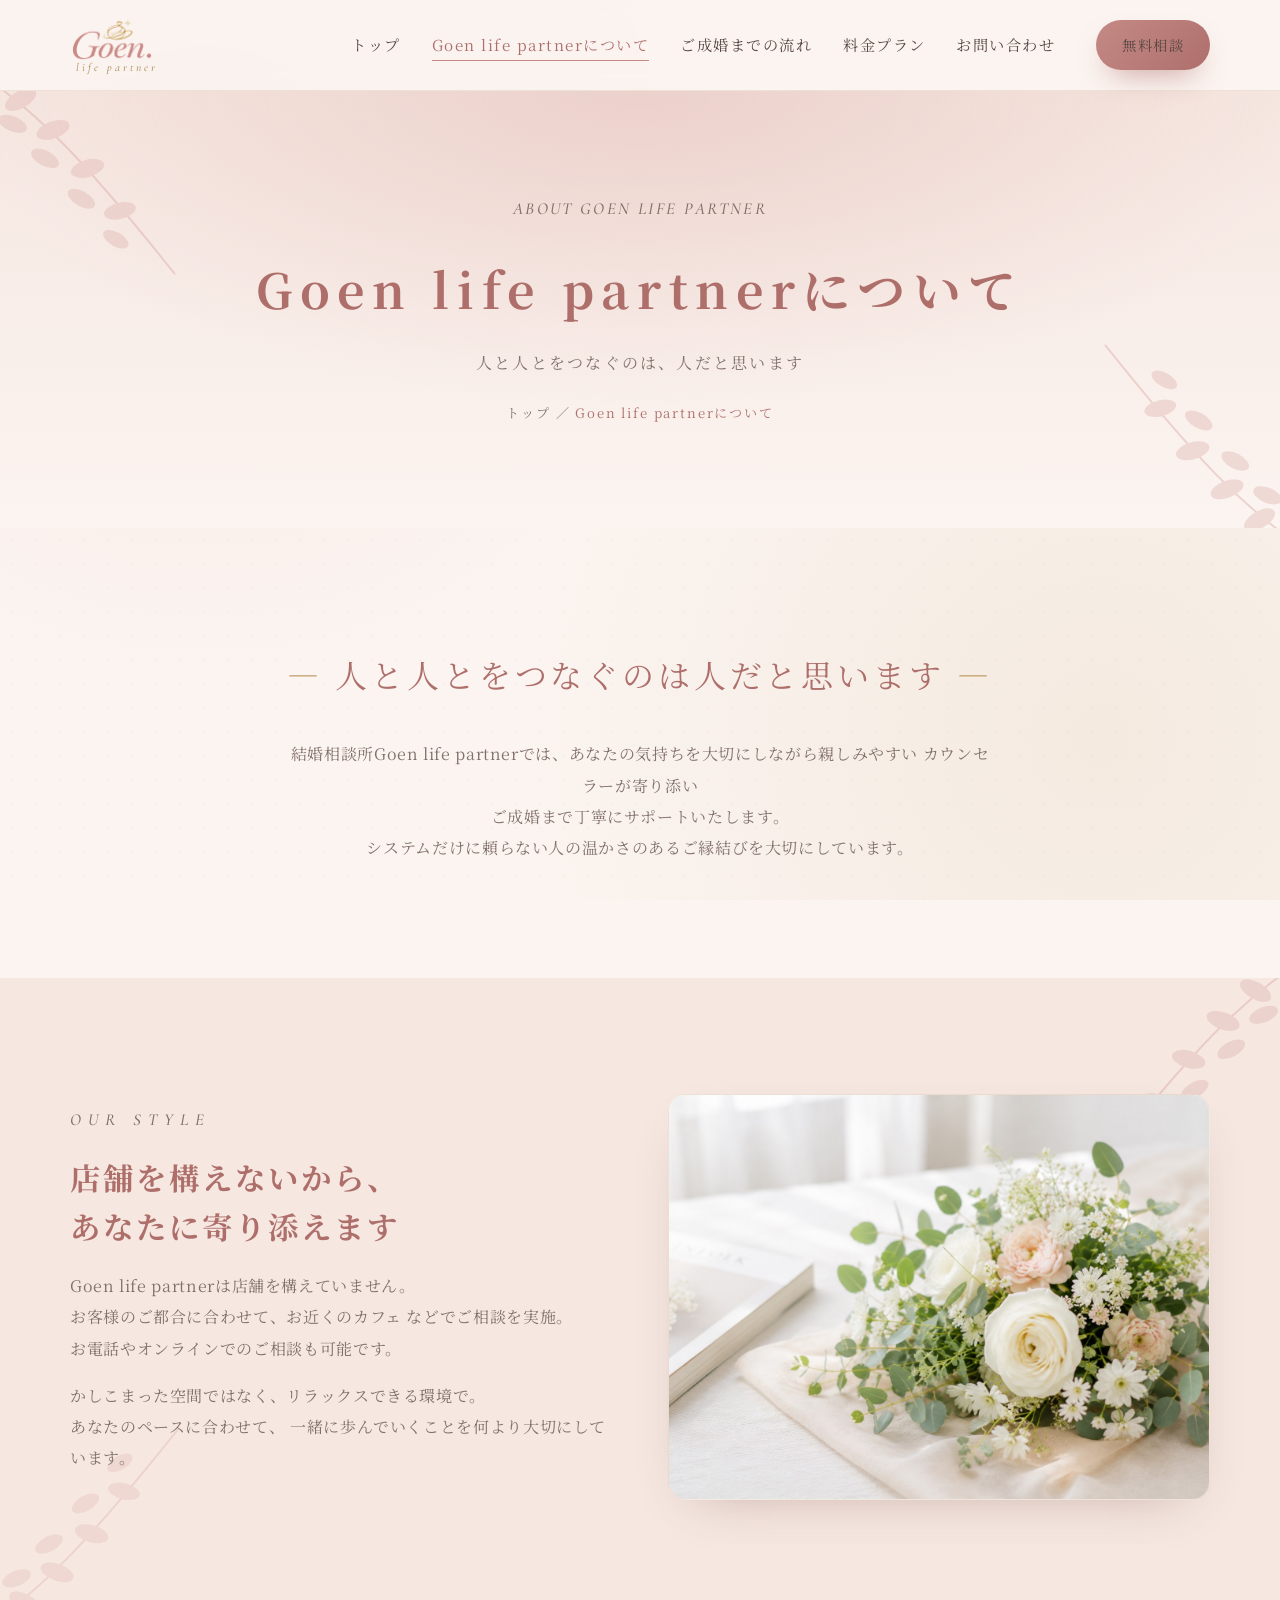
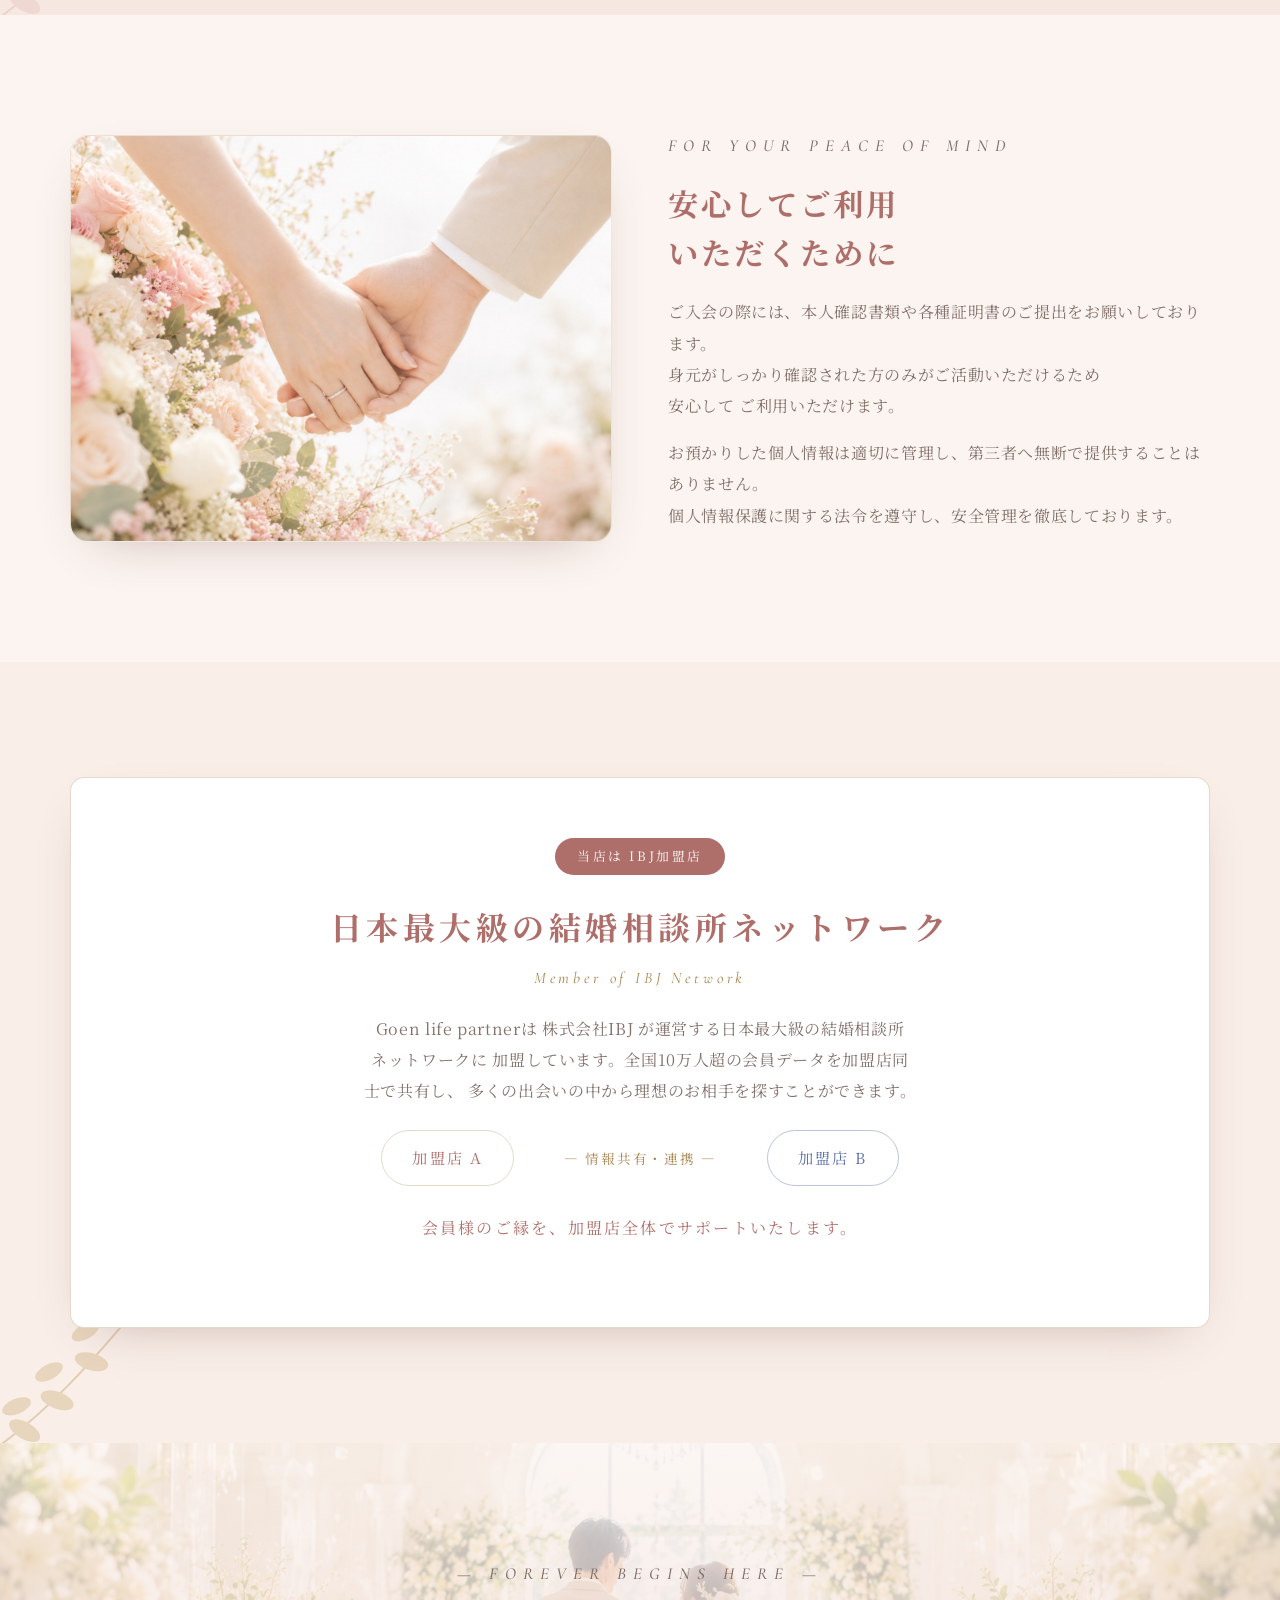
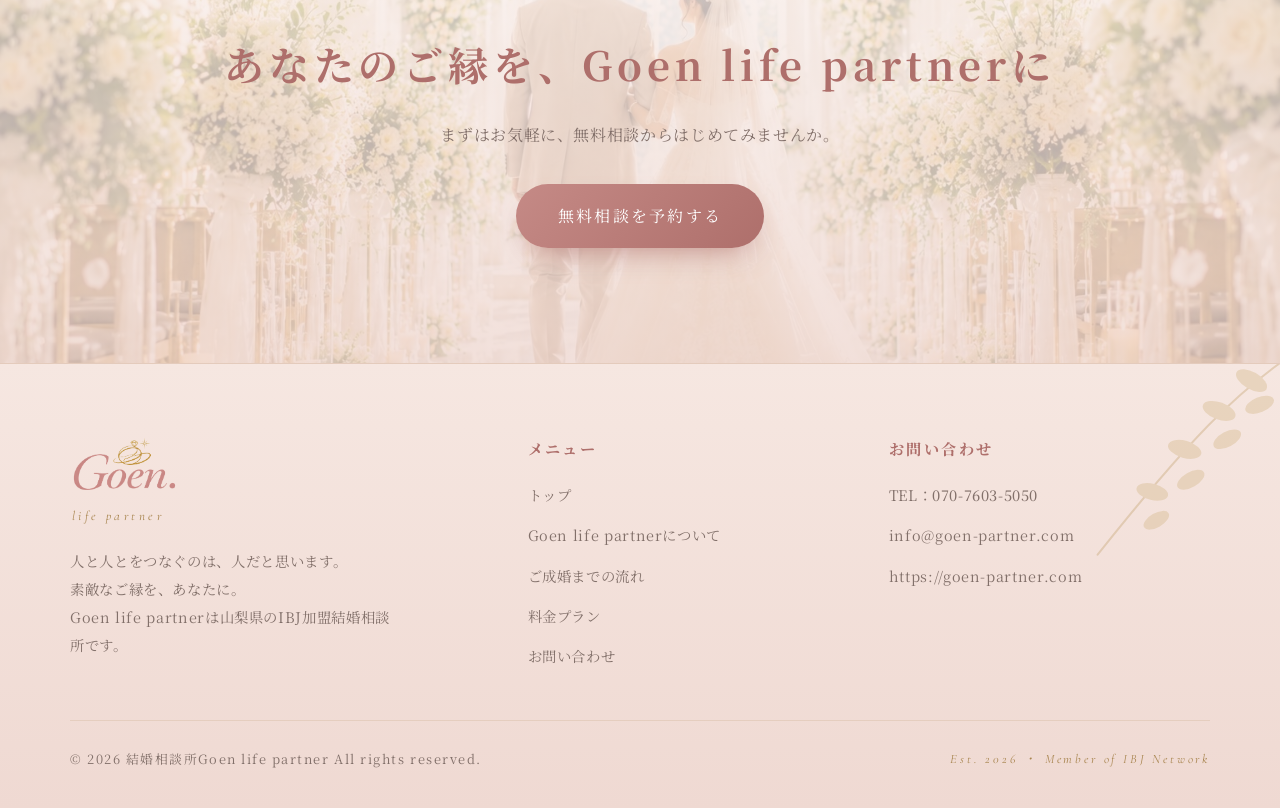
==== about.html @ c02b30f9 "contact/intro: fix mobile intro wrapping and show full https URL - Make the homepage intro line brea" ====
<!DOCTYPE html>
<html lang="ja">
<head>
<meta charset="UTF-8">
<meta name="viewport" content="width=device-width, initial-scale=1">
<title>Goen life partnerについて ｜ 結婚相談所Goen life partner</title>
<meta name="description" content="結婚相談所Goen life partnerの想いと、IBJ加盟店としての安心のネットワーク、個人情報保護への取り組みについてご紹介します。">
<link rel="preconnect" href="https://fonts.googleapis.com">
<link rel="preconnect" href="https://fonts.gstatic.com" crossorigin>
<link href="https://fonts.googleapis.com/css2?family=Cormorant+Garamond:ital,wght@0,500;0,600;1,500;1,600&family=Noto+Serif+JP:wght@400;500;600;700&display=swap" rel="stylesheet">
<link rel="stylesheet" href="assets/css/style.css?v=20260619c">
</head>
<body>

<header class="header">
  <nav class="nav container" aria-label="メインナビゲーション">
    <a href="index.html" class="brand" aria-label="結婚相談所Goen life partner ホーム">
      <img class="brand__logo" src="assets/images/logo.png?v=2" alt="結婚相談所Goen life partner" onerror="this.classList.add('is-missing')">
      <span class="brand__sub">life&nbsp;partner</span>
      <span class="brand__lockup">
        <svg class="brand__mark" viewBox="0 0 48 48" fill="none" aria-hidden="true">
          <circle cx="19" cy="29" r="11" stroke="#C2A06B" stroke-width="2.2"/>
          <circle cx="30" cy="25" r="9" stroke="#C58A86" stroke-width="2.2"/>
          <path d="M30 14l2.2 3.6L36 16l-1.4 4 4 .6-3.4 2.4 2.2 3.6-3.9-1.2-.9 4-2.6-3.2-2.6 3.2-.9-4" stroke="#C2A06B" stroke-width="1.4" stroke-linejoin="round"/>
        </svg>
        <span>
          <span class="brand__name">Goen.</span>
          <span class="brand__tag">MARRIAGE AGENCY</span>
        </span>
      </span>
    </a>
    <button class="nav__toggle" aria-label="メニューを開く" aria-expanded="false" aria-controls="nav-links">
      <span></span><span></span><span></span>
    </button>
    <ul class="nav__links" id="nav-links">
      <li><a href="index.html">トップ</a></li>
      <li><a href="about.html" aria-current="page">Goen life partnerについて</a></li>
      <li><a href="flow.html">ご成婚までの流れ</a></li>
      <li><a href="price.html">料金プラン</a></li>
      <li><a href="contact.html">お問い合わせ</a></li>
      <li class="nav__cta"><a href="contact.html" class="btn btn--primary">無料相談</a></li>
    </ul>
  </nav>
</header>

<main>

<section class="page-hero">
  <div class="container reveal">
    <p class="eyebrow">About Goen life partner</p>
    <h1>Goen life partnerについて</h1>
    <p>人と人とをつなぐのは、人だと思います</p>
    <p class="crumbs"><a href="index.html">トップ</a> ／ <span>Goen life partnerについて</span></p>
  </div>
</section>

<section class="section">
  <div class="container reveal">
    <p class="quote">人と人とをつなぐのは人だと思います</p>
    <p style="max-width:720px;margin:34px auto 0;text-align:center;color:var(--ink-soft);text-wrap:initial;">結婚相談所Goen life partnerでは、あなたの気持ちを大切にしながら親しみやすい カウンセラーが寄り添い<br>ご成婚まで丁寧にサポートいたします。<br>システムだけに頼らない人の温かさのあるご縁結びを大切にしています。</p>
  </div>
</section>

<section class="section section--blush">
  <div class="container">
    <div class="about-grid reveal">
      <div class="about-text">
        <p class="eyebrow">Our Style</p>
        <h3>店舗を構えないから、<br class="opt">あなたに寄り添えます</h3>
        <p style="text-wrap:initial;">Goen life partnerは店舗を構えていません。<br>お客様のご都合に合わせて、お近くのカフェ などでご相談を実施。<br>お電話やオンラインでのご相談も可能です。</p>
        <p style="text-wrap:initial;">かしこまった空間ではなく、リラックスできる環境で。<br>あなたのペースに合わせて、 一緒に歩んでいくことを何より大切にしています。</p>
      </div>
      <div class="about-figure">
        <img src="assets/images/about-1.jpg" alt="カフェでの相談風景"
             onerror="this.style.display='none';this.parentNode.style.background='linear-gradient(150deg,#fff,#F0DAD4)'">
      </div>
    </div>
  </div>
</section>

<section class="section">
  <div class="container">
    <div class="about-grid about-grid--rev reveal">
      <div class="about-text">
        <p class="eyebrow">For Your Peace of Mind</p>
        <h3>安心してご利用<br class="opt">いただくために</h3>
        <p style="text-wrap:initial;">ご入会の際には、本人確認書類や各種証明書のご提出をお願いしております。<br>身元がしっかり確認された方のみがご活動いただけるため<br>安心して ご利用いただけます。</p>
        <p style="text-wrap:initial;">お預かりした個人情報は適切に管理し、第三者へ無断で提供することは ありません。<br>個人情報保護に関する法令を遵守し、安全管理を徹底しております。</p>
      </div>
      <div class="about-figure">
        <img src="assets/images/about-2.jpg" alt="安心のサポート体制"
             onerror="this.style.display='none';this.parentNode.style.background='linear-gradient(150deg,#fff,#F0DAD4)'">
      </div>
    </div>
  </div>
</section>

<section class="section section--cream2">
  <div class="container reveal">
    <div class="ibj">
      <span class="ibj__tag">当店は IBJ加盟店</span>
      <h3>日本最大級の結婚相談所ネットワーク</h3>
      <p class="ibj__en">Member of IBJ Network</p>
      <p>
        Goen life partnerは 株式会社IBJ が運営する日本最大級の結婚相談所ネットワークに
        加盟しています。全国10万人超の会員データを加盟店同士で共有し、
        多くの出会いの中から理想のお相手を探すことができます。
      </p>
      <div class="ibj__network">
        <span class="ibj__node">加盟店 A</span>
        <span class="ibj__link">— 情報共有・連携 —</span>
        <span class="ibj__node ibj__node--b">加盟店 B</span>
      </div>
      <p style="margin-top:26px;color:var(--rose-dark);letter-spacing:.14em;">
        会員様のご縁を、加盟店全体でサポートいたします。
      </p>
    </div>
  </div>
</section>

<section class="section cta-band has-photo">
  <img class="cta-band__bg" src="assets/images/forever.jpg" alt="" aria-hidden="true" onerror="this.remove();this.closest('.cta-band').classList.remove('has-photo')">
  <div class="container reveal">
    <p class="eyebrow">— Forever Begins Here —</p>
    <h2 style="margin-top:20px;">あなたのご縁を、Goen life partnerに</h2>
    <p>まずはお気軽に、無料相談からはじめてみませんか。</p>
    <a href="contact.html" class="btn btn--primary">無料相談を予約する</a>
  </div>
</section>

</main>

<footer class="footer">
  <div class="container">
    <div class="footer__top">
      <div class="footer__brand">
        <img class="brand__logo" src="assets/images/logo.png?v=2" alt="結婚相談所Goen life partner" onerror="this.classList.add('is-missing')">
        <span class="brand__sub">life&nbsp;partner</span>
        <span class="brand__lockup"><span class="brand__name">Goen.</span></span>
        <p>人と人とをつなぐのは、人だと思います。<br>素敵なご縁を、あなたに。<br>Goen life partnerは山梨県のIBJ加盟結婚相談所です。</p>
      </div>
      <div>
        <h4>メニュー</h4>
        <ul>
          <li><a href="index.html">トップ</a></li>
          <li><a href="about.html">Goen life partnerについて</a></li>
          <li><a href="flow.html">ご成婚までの流れ</a></li>
          <li><a href="price.html">料金プラン</a></li>
          <li><a href="contact.html">お問い合わせ</a></li>
        </ul>
      </div>
      <div>
        <h4>お問い合わせ</h4>
        <ul>
          <li>TEL：<span class="tel">070-7603-5050</span></li>
          <li><a href="mailto:info@goen-partner.com">info@goen-partner.com</a></li>
          <li><a href="https://goen-partner.com">https://goen-partner.com</a></li>
        </ul>
      </div>
    </div>
    <div class="footer__bottom">
      <span>&copy; <span data-year>2026</span> 結婚相談所Goen life partner All rights reserved.</span>
      <span class="footer__en">Est. 2026 ・ Member of IBJ Network</span>
    </div>
  </div>
</footer>

<script src="assets/js/main.js?v=20260619c"></script>
</body>
</html>
---- assets/css/style.css ----
/* =========================================================
   Goen. 結婚相談所  —  Stylesheet
   ========================================================= */

:root {
  /* Color palette (from brochure) */
  --cream:        #FBF4F0;
  --cream-2:      #F9EEE8;
  --blush:        #F6E7E1;
  --blush-deep:   #EFD9D2;
  --rose:         #C58A86;
  --rose-dark:    #AE6F6B;
  --rose-soft:    #DDAFAA;
  --gold:         #C2A06B;
  --gold-dark:    #A8854F;
  --ink:          #574742;
  --ink-soft:     #82706A;
  --line:         rgba(168, 133, 79, 0.30);
  --line-soft:    rgba(168, 133, 79, 0.16);
  --white:        #FFFFFF;

  /* Typography */
  --serif-jp: "Noto Serif JP", "Hiragino Mincho ProN", "Yu Mincho", serif;
  --serif-en: "Cormorant Garamond", "Times New Roman", serif;

  /* Layout */
  --maxw: 1140px;
  --radius: 14px;
  --shadow: 0 18px 50px -28px rgba(120, 80, 70, 0.45);
}

/* ---------- Reset ---------- */
*, *::before, *::after { box-sizing: border-box; margin: 0; padding: 0; }
html { scroll-behavior: smooth; -webkit-text-size-adjust: 100%; }
body {
  font-family: var(--serif-jp);
  color: var(--ink);
  background-color: var(--cream);
  background-image:
    radial-gradient(circle at 16% 18%, rgba(221,175,170,.16), transparent 40%),
    radial-gradient(circle at 86% 82%, rgba(194,160,107,.12), transparent 44%),
    radial-gradient(rgba(174,111,107,.045) 1px, transparent 1.4px);
  background-size: auto, auto, 24px 24px;
  background-attachment: fixed, fixed, fixed;
  line-height: 1.95;
  font-size: 16px;
  letter-spacing: 0.04em;
  overflow-x: hidden;
}
img { max-width: 100%; display: block; }
a { color: inherit; text-decoration: none; transition: color .25s ease, opacity .25s ease; }
ul { list-style: none; }
button { font-family: inherit; cursor: pointer; border: none; background: none; }

/* ---------- Helpers ---------- */
.container { width: min(var(--maxw), 90%); margin-inline: auto; }
.section { padding: clamp(64px, 9vw, 130px) 0; position: relative; }
.section--blush { background: var(--blush); }
.section--cream2 { background: var(--cream-2); }
.center { text-align: center; }
.reveal { opacity: 0; transform: translateY(28px); transition: opacity .9s ease, transform .9s ease; }
.reveal.is-visible { opacity: 1; transform: none; }

/* English eyebrow label */
.eyebrow {
  font-family: var(--serif-en);
  font-size: clamp(.85rem, 1.6vw, 1.05rem);
  letter-spacing: .42em;
  text-transform: uppercase;
  color: var(--gold-dark);
  font-style: italic;
  font-weight: 500;
}

/* Section heading block */
.heading { text-align: center; margin-bottom: clamp(40px, 6vw, 70px); }
.heading__title {
  font-size: clamp(1.7rem, 4.6vw, 2.7rem);
  font-weight: 600;
  color: var(--rose-dark);
  letter-spacing: .14em;
  margin: 18px 0 14px;
}
.heading__title .deco { color: var(--gold); font-weight: 400; }
.heading__sub {
  color: var(--ink-soft);
  font-size: clamp(.92rem, 1.9vw, 1.05rem);
  letter-spacing: .16em;
}
.heading__rule {
  width: 64px; height: 1px; margin: 26px auto 0;
  background: linear-gradient(90deg, transparent, var(--gold), transparent);
  position: relative;
}
.heading__rule::after {
  content: "❖"; position: absolute; top: 50%; left: 50%;
  transform: translate(-50%, -50%); color: var(--gold);
  font-size: .7rem; background: var(--cream); padding: 0 8px;
}
.section--blush .heading__rule::after { background: var(--blush); }
.section--cream2 .heading__rule::after { background: var(--cream-2); }

/* Buttons */
.btn {
  display: inline-flex; align-items: center; gap: .6em;
  font-family: var(--serif-jp); font-size: 1rem; letter-spacing: .14em;
  padding: 16px 42px; border-radius: 999px;
  transition: transform .3s ease, box-shadow .3s ease, background .3s ease;
}
.btn--primary {
  background: linear-gradient(135deg, var(--rose), var(--rose-dark));
  color: var(--white);
  box-shadow: 0 14px 30px -14px rgba(174, 111, 107, .8);
}
.btn--primary:hover { transform: translateY(-3px); box-shadow: 0 20px 38px -14px rgba(174, 111, 107, .9); }
.btn--ghost {
  border: 1px solid var(--gold); color: var(--gold-dark); background: transparent;
}
.btn--ghost:hover { background: var(--gold); color: var(--white); transform: translateY(-3px); }

/* ---------- Header / Nav ---------- */
.header {
  position: sticky; top: 0; z-index: 100;
  background: rgba(251, 244, 240, 0.86);
  backdrop-filter: blur(10px);
  border-bottom: 1px solid var(--line-soft);
}
.nav {
  display: flex; align-items: center; justify-content: space-between;
  padding: 16px 0; min-height: 72px;
}
.brand { display: flex; align-items: center; gap: 4px 12px; flex-wrap: wrap; }
.brand__logo { height: 46px; width: auto; display: block; }
.brand__sub {
  flex-basis: 100%;
  font-family: var(--serif-en); font-style: italic;
  font-size: .72rem; letter-spacing: .26em; color: var(--gold-dark);
  margin-top: -4px; padding-left: 6px; line-height: 1;
}
.brand__lockup { display: none; }
.brand__logo.is-missing { display: none; }
.brand__logo.is-missing ~ .brand__sub { display: none; }
.brand__logo.is-missing ~ .brand__lockup { display: flex; align-items: center; gap: 12px; }
.footer__brand .brand__logo { height: 60px; margin-bottom: 4px; }
.footer__brand .brand__sub { font-size: .82rem; margin: 0 0 4px; padding-left: 2px; }
.logo-stamp { text-align: center; }
.logo-stamp img { height: clamp(90px, 13vw, 140px); width: auto; margin: 0 auto; display: block; }
.logo-stamp__org {
  display: block; font-family: var(--serif-jp);
  font-size: clamp(.78rem, 1.8vw, .95rem); letter-spacing: .42em;
  color: var(--gold-dark); margin-bottom: 14px; padding-left: .42em;
}
.logo-stamp__sub {
  display: block; font-family: var(--serif-en); font-style: italic;
  font-size: clamp(1.05rem, 2.6vw, 1.4rem); letter-spacing: .28em;
  color: var(--rose-dark); margin-top: 10px;
}
.logo-stamp img.is-missing ~ .logo-stamp__sub,
.logo-stamp img.is-missing ~ .logo-stamp__org { display: none; }
.logo-stamp .brand__lockup { justify-content: center; }
.logo-stamp .brand__name { font-size: clamp(2.4rem, 6vw, 3.4rem); }
/* keep nav items on one line; logo + sublabel adds height */
.nav__links a { white-space: nowrap; }
.brand__mark { width: 38px; height: 38px; flex: none; }
.brand__name {
  font-family: var(--serif-en);
  font-size: 1.7rem; font-weight: 700; color: var(--rose-dark);
  letter-spacing: .02em; line-height: 1;
}
.brand__tag {
  display: block; font-family: var(--serif-jp);
  font-size: .58rem; letter-spacing: .42em; color: var(--gold-dark);
  margin-top: 3px;
}
.nav__links { display: flex; align-items: center; gap: clamp(18px, 2.4vw, 36px); }
.nav__links a {
  font-size: .95rem; letter-spacing: .1em; color: var(--ink); position: relative; padding: 6px 0;
}
.nav__links a::after {
  content: ""; position: absolute; left: 0; bottom: 0; width: 0; height: 1px;
  background: var(--rose); transition: width .3s ease;
}
.nav__links a:hover, .nav__links a[aria-current="page"] { color: var(--rose-dark); }
.nav__links a:hover::after, .nav__links a[aria-current="page"]::after { width: 100%; }
.nav__cta { margin-left: 10px; }
.nav__cta .btn { padding: 11px 26px; font-size: .9rem; }
.nav__toggle { display: none; width: 40px; height: 40px; flex-direction: column; gap: 6px; justify-content: center; align-items: center; }
.nav__toggle span { width: 24px; height: 2px; background: var(--rose-dark); transition: .3s ease; }
.nav__toggle.is-open span:nth-child(1) { transform: translateY(8px) rotate(45deg); }
.nav__toggle.is-open span:nth-child(2) { opacity: 0; }
.nav__toggle.is-open span:nth-child(3) { transform: translateY(-8px) rotate(-45deg); }

/* ---------- Hero ---------- */
.hero {
  position: relative; overflow: hidden;
  background:
    radial-gradient(120% 90% at 80% 0%, rgba(221,175,170,.45), transparent 55%),
    radial-gradient(110% 90% at 10% 100%, rgba(194,160,107,.22), transparent 55%),
    linear-gradient(180deg, var(--blush) 0%, var(--cream) 100%);
}
.hero__inner {
  display: grid; grid-template-columns: 1.05fr .95fr; gap: 50px; align-items: center;
  padding: clamp(60px, 9vw, 120px) 0;
}
.hero__eyebrow { margin-bottom: 22px; }
.hero__title {
  font-size: clamp(2rem, 5.4vw, 3.5rem); font-weight: 600; color: var(--rose-dark);
  line-height: 1.45; letter-spacing: .1em; margin-bottom: 28px;
}
.hero__title small { display: block; font-size: .42em; color: var(--gold-dark); letter-spacing: .3em; margin-top: 18px; font-weight: 500; }
.hero__lead { color: var(--ink-soft); font-size: 1.06rem; line-height: 2.1; margin-bottom: 22px; }
.hero__keywords {
  display: flex; flex-wrap: wrap; gap: 14px 26px; margin-bottom: 38px;
  font-size: .95rem; color: var(--rose-dark); letter-spacing: .14em;
}
.hero__keywords li { display: flex; align-items: center; gap: 8px; }
.hero__keywords li::before { content: "◆"; color: var(--gold); font-size: .7rem; }
.hero__actions { display: flex; flex-wrap: wrap; gap: 16px; }
.hero__visual { position: relative; }
.hero__card {
  border-radius: 200px 200px 18px 18px;
  overflow: hidden; box-shadow: var(--shadow);
  border: 1px solid var(--line-soft);
  background: linear-gradient(160deg, #fff, var(--blush));
  aspect-ratio: 3/4;
}
.hero__card img { width: 100%; height: 100%; object-fit: cover; }
.hero__badge {
  position: absolute; bottom: -22px; left: -22px;
  width: 124px; height: 124px; border-radius: 50%;
  background: var(--cream); border: 1px solid var(--line);
  display: grid; place-content: center; text-align: center;
  font-family: var(--serif-en); color: var(--gold-dark);
  box-shadow: var(--shadow); line-height: 1.4;
}
.hero__badge b { display: block; font-size: 1.5rem; color: var(--rose-dark); font-weight: 700; }
.hero__badge span { font-size: .62rem; letter-spacing: .26em; }

/* ---------- Decorative botanical ---------- */
.botanical {
  position: absolute; width: 130px; opacity: .5; pointer-events: none; color: var(--rose-soft);
}
.botanical--tl { top: 22px; left: 18px; transform: scaleX(-1); }
.botanical--br { bottom: 22px; right: 18px; }

/* ---------- Promise cards ---------- */
.promise-grid {
  display: grid; grid-template-columns: repeat(3, 1fr); gap: 26px;
}
.promise {
  background: var(--white); border: 1px solid var(--line-soft);
  border-radius: var(--radius); padding: 44px 30px; text-align: center;
  box-shadow: 0 16px 40px -30px rgba(120,80,70,.5);
  transition: transform .35s ease, box-shadow .35s ease;
}
.promise:hover { transform: translateY(-8px); box-shadow: var(--shadow); }
.promise__icon {
  width: 60px; height: 60px; margin: 0 auto 20px; color: var(--rose);
  border: 1px solid var(--line); border-radius: 50%; display: grid; place-content: center;
}
.promise__icon svg { width: 30px; height: 30px; }
.promise h3 { font-size: 1.2rem; color: var(--rose-dark); letter-spacing: .1em; margin-bottom: 12px; }
.promise p { font-size: .95rem; color: var(--ink-soft); }

/* ---------- Flow / Steps ---------- */
.steps { display: grid; gap: 26px; }
.step {
  display: grid; grid-template-columns: 90px 1fr; gap: 28px; align-items: start;
  background: var(--white); border: 1px solid var(--line-soft);
  border-radius: var(--radius); padding: 36px 38px;
  box-shadow: 0 16px 40px -32px rgba(120,80,70,.5);
  position: relative;
}
.step__num {
  width: 78px; height: 78px; border-radius: 50%;
  display: grid; place-content: center; text-align: center; color: var(--white);
  background: linear-gradient(140deg, var(--rose-soft), var(--rose-dark));
  font-family: var(--serif-en); line-height: 1;
}
.step:nth-child(6) .step__num { background: linear-gradient(140deg, var(--gold), var(--gold-dark)); }
.step__num span { display: block; font-size: .56rem; letter-spacing: .24em; opacity: .9; }
.step__num b { font-size: 1.7rem; font-weight: 700; }
.step__body h3 {
  font-size: 1.32rem; color: var(--rose-dark); letter-spacing: .1em; margin-bottom: 6px;
}
.step__body .step__label { font-size: .9rem; color: var(--gold-dark); letter-spacing: .14em; margin-bottom: 12px; }
.step__body p { font-size: .98rem; color: var(--ink-soft); }
.step__phase {
  grid-column: 1 / -1; text-align: center; margin: 18px 0 4px;
  font-family: var(--serif-en); color: var(--gold-dark); font-style: italic;
  letter-spacing: .3em; font-size: 1rem;
}

/* ---------- Pricing ---------- */
.price-wrap { display: grid; grid-template-columns: 1.15fr .85fr; gap: 40px; align-items: start; }
.price-card {
  background: var(--white); border: 1px solid var(--line-soft);
  border-radius: var(--radius); padding: clamp(34px, 5vw, 56px);
  box-shadow: var(--shadow);
}
.price-card h3 {
  font-family: var(--serif-en); font-size: 1.4rem; color: var(--gold-dark);
  letter-spacing: .26em; text-align: center; margin-bottom: 6px; font-style: italic;
}
.price-card .price-card__jp { text-align: center; color: var(--rose-dark); font-size: 1.5rem; letter-spacing: .16em; margin-bottom: 34px; }
.price-list li {
  display: flex; align-items: baseline; justify-content: space-between; gap: 16px;
  padding: 22px 4px; border-bottom: 1px dashed var(--line);
}
.price-list li:last-child { border-bottom: none; }
.price-list .label { display: flex; align-items: center; gap: 12px; font-size: 1.05rem; letter-spacing: .08em; }
.price-list .label::before { content: "◆"; color: var(--gold); font-size: .7rem; }
.price-list .amount { font-family: var(--serif-en); font-size: 1.55rem; color: var(--rose-dark); white-space: nowrap; }
.price-list .amount small { font-family: var(--serif-jp); font-size: .85rem; color: var(--ink-soft); margin-left: 4px; }
.price-note {
  margin-top: 30px; text-align: center; font-size: .92rem; color: var(--ink-soft);
  background: var(--blush); border-radius: 12px; padding: 22px;
}
.price-aside { display: grid; gap: 22px; }
.aside-box {
  background: var(--white); border: 1px solid var(--line-soft);
  border-radius: var(--radius); padding: 32px;
}
.aside-box h4 { color: var(--rose-dark); letter-spacing: .12em; margin-bottom: 14px; display: flex; gap: 10px; align-items: center; }
.aside-box h4 svg { width: 22px; height: 22px; color: var(--rose); }
.aside-box p, .aside-box li { font-size: .92rem; color: var(--ink-soft); }
.aside-box ul { display: grid; gap: 12px; }
.aside-box ul li { display: flex; gap: 12px; align-items: center; }
.aside-box ul svg { width: 18px; height: 18px; color: var(--gold); flex: none; }

/* ---------- About ---------- */
.about-grid { display: grid; grid-template-columns: 1fr 1fr; gap: 56px; align-items: center; }
.about-grid--rev { direction: rtl; }
.about-grid--rev > * { direction: ltr; }
.about-text h3 { font-size: clamp(1.4rem, 3vw, 1.9rem); color: var(--rose-dark); letter-spacing: .1em; margin-bottom: 20px; line-height: 1.6; }
.about-text p { color: var(--ink-soft); margin-bottom: 16px; }
.about-figure {
  border-radius: 18px; overflow: hidden; box-shadow: var(--shadow);
  border: 1px solid var(--line-soft); aspect-ratio: 4/3;
  background: linear-gradient(150deg, #fff, var(--blush));
}
.about-figure img { width: 100%; height: 100%; object-fit: cover; }
.quote {
  text-align: center; max-width: 760px; margin-inline: auto;
  font-size: clamp(1.3rem, 3.4vw, 2rem); color: var(--rose-dark);
  letter-spacing: .12em; line-height: 1.9;
}
.quote::before, .quote::after { content: "—"; color: var(--gold); margin: 0 .4em; }

/* IBJ block */
.ibj {
  background: var(--white); border: 1px solid var(--line); border-radius: var(--radius);
  padding: clamp(36px, 5vw, 60px); text-align: center; box-shadow: var(--shadow);
}
.ibj__tag {
  display: inline-block; background: var(--rose-dark); color: #fff;
  font-size: .8rem; letter-spacing: .2em; padding: 6px 22px; border-radius: 999px; margin-bottom: 20px;
}
.ibj h3 { font-size: clamp(1.4rem, 3.6vw, 2rem); color: var(--rose-dark); letter-spacing: .14em; margin-bottom: 6px; }
.ibj .ibj__en { font-family: var(--serif-en); font-style: italic; color: var(--gold-dark); letter-spacing: .24em; margin-bottom: 18px; }
.ibj p { color: var(--ink-soft); max-width: 720px; margin: 0 auto 24px; }
.ibj__network {
  display: flex; align-items: center; justify-content: center; gap: clamp(14px, 4vw, 50px); flex-wrap: wrap;
  margin-top: 18px;
}
.ibj__node {
  border: 1px solid var(--line); border-radius: 999px; padding: 12px 30px;
  letter-spacing: .14em; color: var(--rose-dark); font-size: .95rem;
}
.ibj__node--b { color: #5b6ea8; border-color: rgba(91,110,168,.4); }
.ibj__link { font-size: .85rem; color: var(--gold-dark); letter-spacing: .14em; }

/* ---------- CTA band ---------- */
.cta-band {
  text-align: center;
  background:
    radial-gradient(100% 120% at 50% 0%, rgba(221,175,170,.5), transparent 60%),
    linear-gradient(180deg, var(--blush-deep), var(--blush));
}
.cta-band h2 { font-size: clamp(1.6rem, 4.4vw, 2.5rem); color: var(--rose-dark); letter-spacing: .12em; margin-bottom: 16px; }
.cta-band p { color: var(--ink-soft); margin-bottom: 34px; }

/* ---------- Contact ---------- */
.contact-grid { display: grid; grid-template-columns: .9fr 1.1fr; gap: 50px; align-items: start; }
.contact-info { display: grid; gap: 26px; }
.contact-info .info-card {
  background: var(--white); border: 1px solid var(--line-soft);
  border-radius: var(--radius); padding: 30px 32px; box-shadow: 0 16px 40px -32px rgba(120,80,70,.5);
}
.contact-info h3 { color: var(--rose-dark); letter-spacing: .12em; margin-bottom: 18px; font-size: 1.15rem; }
.contact-line { display: flex; align-items: center; gap: 14px; padding: 10px 0; }
.contact-line svg { width: 22px; height: 22px; color: var(--rose); flex: none; }
.contact-line span small { display: block; font-size: .72rem; color: var(--ink-soft); letter-spacing: .18em; }
.contact-line span b { font-family: var(--serif-en); font-size: 1.15rem; color: var(--ink); font-weight: 600; letter-spacing: .04em; }
.social-row { display: flex; gap: 14px; margin-top: 8px; }
.social-row a {
  flex: 1; text-align: center; border: 1px solid var(--line); border-radius: 10px;
  padding: 14px; font-size: .85rem; letter-spacing: .16em; color: var(--gold-dark);
}
.social-row a:hover { background: var(--blush); }
.qr-row {
  display: grid; grid-template-columns: 1fr 1fr; gap: 12px;
  max-width: 320px; margin: 18px auto 0;
}
.qr {
  background: var(--white); border: 1px solid var(--line-soft);
  border-radius: 10px; padding: 10px; text-align: center;
  box-shadow: 0 8px 22px -20px rgba(120,80,70,.5);
}
.qr img {
  width: 100%; height: auto; aspect-ratio: 1; object-fit: contain;
  border-radius: 4px; display: block; margin: 0 auto 6px;
  background: #fff;
}
.qr figcaption {
  font-size: .75rem; letter-spacing: .12em; color: var(--rose-dark);
  line-height: 1.4;
}
.qr-note {
  font-size: .76rem; color: var(--ink-soft); text-align: center;
  margin-top: 12px; letter-spacing: .04em;
}
@media (max-width: 380px) {
  .qr-row { max-width: 220px; }
}

/* Readable phone / contact-number style — 明朝体 */
.contact-line span b,
.tel {
  font-family: "Noto Serif JP", "Hiragino Mincho ProN", "Yu Mincho", "YuMincho", "MS Mincho", serif;
  font-style: normal; font-weight: 500;
  letter-spacing: .04em;
  font-variant-numeric: tabular-nums;
}
.contact-line span b { font-size: 1.18rem; color: var(--ink); }

.form {
  background: var(--white); border: 1px solid var(--line-soft);
  border-radius: var(--radius); padding: clamp(30px, 5vw, 50px); box-shadow: var(--shadow);
}
.form__row { display: grid; gap: 8px; margin-bottom: 22px; }
.form__row.is-2 { grid-template-columns: 1fr 1fr; gap: 22px; }
.form label { font-size: .92rem; letter-spacing: .1em; color: var(--ink); }
.form label .req { color: var(--rose-dark); font-size: .78rem; margin-left: 8px; }
.form input, .form select, .form textarea {
  font-family: var(--serif-jp); font-size: 1rem; color: var(--ink);
  background: var(--cream); border: 1px solid var(--line-soft);
  border-radius: 10px; padding: 14px 16px; width: 100%;
  transition: border-color .25s ease, box-shadow .25s ease;
}
.form input:focus, .form select:focus, .form textarea:focus {
  outline: none; border-color: var(--rose); box-shadow: 0 0 0 3px rgba(197,138,134,.18);
}
.form textarea { resize: vertical; min-height: 140px; }
.form .error-msg { color: #b5564f; font-size: .82rem; min-height: 1.1em; letter-spacing: .04em; }
.form__consent { display: flex; gap: 12px; align-items: flex-start; font-size: .88rem; color: var(--ink-soft); margin-bottom: 26px; }
.form__consent input { width: auto; margin-top: 6px; }
.form__submit { width: 100%; justify-content: center; }
.form__note { font-size: .82rem; color: var(--ink-soft); text-align: center; margin-top: 16px; }
.form-status {
  display: none; border-radius: 10px; padding: 16px 20px; margin-bottom: 22px;
  font-size: .92rem; letter-spacing: .04em;
}
.form-status.ok { display: block; background: #eef6ee; color: #3f7245; border: 1px solid #cfe3cf; }
.form-status.ng { display: block; background: #fbeeed; color: #b5564f; border: 1px solid #f0d4d1; }
.form-status--rich { display: flex; gap: 16px; align-items: flex-start; padding: 22px 24px; line-height: 1.85; }
.form-status__icon { flex: 0 0 28px; width: 28px; height: 28px; color: #5a8a63; margin-top: 4px; }
.form-status__icon svg { width: 100%; height: 100%; }
.form-status__body { flex: 1; min-width: 0; }
.form-status__body p {
  margin: 0 0 8px; font-size: .92rem;
  text-wrap: pretty; line-break: strict; word-break: normal; overflow-wrap: normal;
}
.form-status__body p:last-child { margin-bottom: 0; }
.form-status__title { font-size: 1.05rem !important; font-weight: 600; letter-spacing: .06em; margin-bottom: 10px !important; }
.form-status__sub { font-size: .82rem !important; color: #5e7a64; padding-top: 12px; border-top: 1px solid #d6e6d7; margin-top: 12px !important; line-height: 1.8; }
.form-status__sub a { color: inherit; text-decoration: underline; }
.form-status__nowrap { white-space: nowrap; }
@media (max-width: 480px) {
  .form-status--rich { flex-direction: column; gap: 10px; padding: 20px 18px; }
  .form-status__icon { margin-top: 0; }
  .form-status__title { font-size: 1rem !important; margin-bottom: 6px !important; }
  .form-status__body p { font-size: .9rem; }
  .form-status__sub { font-size: .78rem !important; }
}

/* ---------- CTA band with photo ---------- */
.cta-band.has-photo { position: relative; overflow: hidden; }
.cta-band .cta-band__bg {
  position: absolute; inset: 0; width: 100%; height: 100%;
  object-fit: cover; z-index: 0;
}
.cta-band.has-photo::before {
  content: ""; position: absolute; inset: 0; z-index: 1;
  background: linear-gradient(180deg, rgba(251,244,240,.74), rgba(239,217,210,.80));
}
.cta-band .container { position: relative; z-index: 2; }

/* ---------- Banner figure ---------- */
.banner-figure {
  max-width: 820px; margin: 0 auto clamp(40px, 6vw, 66px);
  border-radius: 18px; overflow: hidden; box-shadow: var(--shadow);
  border: 1px solid var(--line-soft); aspect-ratio: 16 / 7;
  background: linear-gradient(150deg, #fff, var(--blush));
}
.banner-figure img { width: 100%; height: 100%; object-fit: cover; }

/* ---------- Page hero (sub pages) ---------- */
.page-hero {
  text-align: center; padding: clamp(60px, 8vw, 110px) 0;
  background:
    radial-gradient(90% 120% at 50% 0%, rgba(221,175,170,.4), transparent 60%),
    linear-gradient(180deg, var(--blush), var(--cream));
  position: relative; overflow: hidden;
}
.page-hero h1 { font-size: clamp(1.9rem, 5vw, 3rem); color: var(--rose-dark); letter-spacing: .16em; margin: 16px 0 12px; }
.page-hero p { color: var(--ink-soft); letter-spacing: .14em; }
.crumbs { font-size: .82rem; color: var(--ink-soft); letter-spacing: .14em; margin-top: 22px; }
.crumbs a:hover { color: var(--rose-dark); }
.crumbs span { color: var(--rose-dark); }

/* ---------- Footer ---------- */
.footer {
  background: linear-gradient(180deg, var(--blush) 0%, var(--blush-deep) 100%);
  border-top: 1px solid var(--line-soft); padding: 70px 0 36px;
}
.footer__top { display: grid; grid-template-columns: 1.3fr 1fr 1fr; gap: 40px; margin-bottom: 50px; }
.footer__brand .brand__name { font-size: 1.9rem; }
.footer__brand p { color: var(--ink-soft); font-size: .9rem; margin-top: 18px; max-width: 320px; }
.footer h4 { color: var(--rose-dark); letter-spacing: .16em; font-size: .95rem; margin-bottom: 18px; }
.footer ul { display: grid; gap: 12px; }
.footer ul a, .footer ul li { font-size: .9rem; color: var(--ink-soft); }
.footer ul a:hover { color: var(--rose-dark); }
.footer__bottom {
  border-top: 1px solid var(--line-soft); padding-top: 26px;
  display: flex; justify-content: space-between; flex-wrap: wrap; gap: 12px;
  font-size: .8rem; color: var(--ink-soft); letter-spacing: .12em;
}
.footer__bottom .footer__en { font-family: var(--serif-en); font-style: italic; color: var(--gold-dark); letter-spacing: .22em; }

/* ---------- Responsive ---------- */
@media (max-width: 920px) {
  .hero__inner, .price-wrap, .about-grid, .contact-grid { grid-template-columns: 1fr; }
  .about-grid--rev { direction: ltr; }
  .hero__visual { order: -1; max-width: 420px; margin-inline: auto; }
  .promise-grid { grid-template-columns: 1fr; max-width: 460px; margin-inline: auto; }
  .footer__top { grid-template-columns: 1fr 1fr; }
}
@media (max-width: 900px) {
  .nav__toggle { display: flex; }
  .nav__links {
    position: fixed; inset: 72px 0 auto 0; flex-direction: column; gap: 0;
    background: var(--cream); border-bottom: 1px solid var(--line);
    padding: 10px 0; transform: translateY(-130%); transition: transform .4s ease; z-index: 90;
  }
  .nav__links.is-open { transform: translateY(0); }
  .nav__links a { width: 100%; text-align: center; padding: 16px 0; }
  .nav__links a::after { display: none; }
  .nav__cta { margin: 12px 0; }
  .step { grid-template-columns: 1fr; gap: 16px; text-align: center; padding: 32px 24px; }
  .step__num { margin: 0 auto; }
  .form__row.is-2 { grid-template-columns: 1fr; }
  .footer__top { grid-template-columns: 1fr; }
  .footer__bottom { justify-content: center; text-align: center; }
}

/* ===========================================================
   Decorative botanical corners
   =========================================================== */
.page-hero, .footer, .section--blush, .section--cream2 { position: relative; }
.page-hero, .footer, .section--blush, .section--cream2 { overflow: hidden; }

.page-hero::before, .page-hero::after,
.section--blush::before, .section--blush::after,
.section--cream2::before,
.footer::after {
  content: ""; position: absolute; pointer-events: none; z-index: 0;
  width: clamp(140px, 19vw, 250px); aspect-ratio: 1;
  background-repeat: no-repeat; background-position: center; background-size: contain;
  opacity: .42;
}
/* rose sprig */
.page-hero::before, .page-hero::after,
.section--blush::before, .section--blush::after {
  background-image: url("data:image/svg+xml,%3Csvg xmlns='http://www.w3.org/2000/svg' viewBox='0 0 240 240'%3E%3Cpath d='M22 22 C70 56 112 96 206 214' fill='none' stroke='%23D9A7A2' stroke-width='2' stroke-linecap='round'/%3E%3Cg fill='%23E0B7B2'%3E%3Cellipse cx='54' cy='42' rx='17' ry='8.5' transform='rotate(-30 54 42)'/%3E%3Cellipse cx='46' cy='66' rx='15' ry='7.5' transform='rotate(22 46 66)'/%3E%3Cellipse cx='86' cy='72' rx='17' ry='8.5' transform='rotate(-20 86 72)'/%3E%3Cellipse cx='78' cy='100' rx='15' ry='7.5' transform='rotate(28 78 100)'/%3E%3Cellipse cx='120' cy='110' rx='17' ry='8.5' transform='rotate(-16 120 110)'/%3E%3Cellipse cx='114' cy='140' rx='15' ry='7.5' transform='rotate(30 114 140)'/%3E%3Cellipse cx='152' cy='152' rx='16' ry='8' transform='rotate(-14 152 152)'/%3E%3Cellipse cx='148' cy='180' rx='14' ry='7' transform='rotate(30 148 180)'/%3E%3C/g%3E%3C/svg%3E");
}
/* gold sprig */
.section--cream2::before, .footer::after {
  background-image: url("data:image/svg+xml,%3Csvg xmlns='http://www.w3.org/2000/svg' viewBox='0 0 240 240'%3E%3Cpath d='M22 22 C70 56 112 96 206 214' fill='none' stroke='%23C2A06B' stroke-width='2' stroke-linecap='round'/%3E%3Cg fill='%23D2B583'%3E%3Cellipse cx='54' cy='42' rx='17' ry='8.5' transform='rotate(-30 54 42)'/%3E%3Cellipse cx='46' cy='66' rx='15' ry='7.5' transform='rotate(22 46 66)'/%3E%3Cellipse cx='86' cy='72' rx='17' ry='8.5' transform='rotate(-20 86 72)'/%3E%3Cellipse cx='78' cy='100' rx='15' ry='7.5' transform='rotate(28 78 100)'/%3E%3Cellipse cx='120' cy='110' rx='17' ry='8.5' transform='rotate(-16 120 110)'/%3E%3Cellipse cx='114' cy='140' rx='15' ry='7.5' transform='rotate(30 114 140)'/%3E%3Cellipse cx='152' cy='152' rx='16' ry='8' transform='rotate(-14 152 152)'/%3E%3Cellipse cx='148' cy='180' rx='14' ry='7' transform='rotate(30 148 180)'/%3E%3C/g%3E%3C/svg%3E");
}
.page-hero::before  { top: -34px; left: -34px; }
.page-hero::after   { bottom: -34px; right: -34px; transform: rotate(180deg); }
.section--blush::before { top: -30px; right: -30px; transform: scaleX(-1); }
.section--blush::after  { bottom: -30px; left: -30px; transform: rotate(180deg) scaleX(-1); opacity: .3; }
.section--cream2::before { bottom: -30px; left: -30px; transform: rotate(180deg) scaleX(-1); }
.footer::after { top: -26px; right: -26px; transform: scaleX(-1); opacity: .36; }

/* keep content above decorations */
.section > .container,
.page-hero > .container,
.footer > .container { position: relative; z-index: 1; }

/* ===========================================================
   Japanese typography polish (clean wrapping & breaks)
   =========================================================== */
h1, h2, h3,
.hero__title, .heading__title, .page-hero h1,
.cta-band h2, .quote, .ibj h3 {
  text-wrap: balance;
  line-break: strict;
  word-break: normal;
  overflow-wrap: normal;
}
p, li, .hero__lead, .about-text p, .step__body p,
.ibj p, .price-note, .heading__sub {
  text-wrap: pretty;
  line-break: strict;
  word-break: normal;
  overflow-wrap: normal;
}
/* short centered blocks: balance lines so no lonely last word */
.section.center > .container > p,
.quote, .hero__lead,
.promise p, .step__body p, .aside-box p, .ibj p {
  text-wrap: balance;
}
/* intro message: honor the manual line breaks exactly */
.intro-msg { text-wrap: initial; line-height: 2.2; }

/* optional line breaks: shown on wide screens, collapsed when cramped */
br.opt { display: inline; }
@media (max-width: 600px) {
  br.opt { display: none; }
}

/* ===========================================================
   Mobile (iPhone) typography refinements
   =========================================================== */
@media (max-width: 600px) {
  body { letter-spacing: .015em; line-height: 1.9; }

  /* wide English tracking looks broken when wrapped on narrow screens */
  .eyebrow { letter-spacing: .22em; font-size: .82rem; line-height: 1.7; }
  .hero__eyebrow, .heading .eyebrow, .page-hero .eyebrow,
  .cta-band .eyebrow { white-space: normal; }

  /* headings: tighter tracking, balanced multi-line */
  .hero__title { letter-spacing: .04em; line-height: 1.5; }
  .hero__title small { letter-spacing: .14em; line-height: 1.7; margin-top: 14px; }
  .heading__title, .page-hero h1, .cta-band h2, .quote, .ibj h3 {
    letter-spacing: .06em; line-height: 1.6;
  }
  .heading__sub { letter-spacing: .08em; }

  /* long Japanese body copy: justify for clean both-edge alignment */
  .hero__lead,
  .section.center > .container > p,
  .about-text p, .step__body p, .ibj p,
  .price-note, .form__note {
    text-align: justify;
    text-justify: inter-character;
  }

  /* intro message: hard breaks collapse on mobile, so wrap naturally */
  .intro-msg { text-wrap: pretty; line-height: 1.95; text-align: center; }

  /* keep short / centered display text centered */
  .quote, .heading__sub, .hero__keywords,
  .cta-band p, .crumbs { text-align: center; }

  /* step cards already center on mobile — keep body readable */
  .step__body { text-align: left; }
  .step__body h3, .step__body .step__label { text-align: center; }

  /* breathing room so text isn't cramped to the edges */
  .container { width: 90%; }
  .step { padding: 30px 22px; }
  .promise { padding: 38px 26px; }
}

@media (max-width: 380px) {
  .hero__title { font-size: 1.8rem; }
  .heading__title { font-size: 1.55rem; }
  .eyebrow { letter-spacing: .16em; }
}
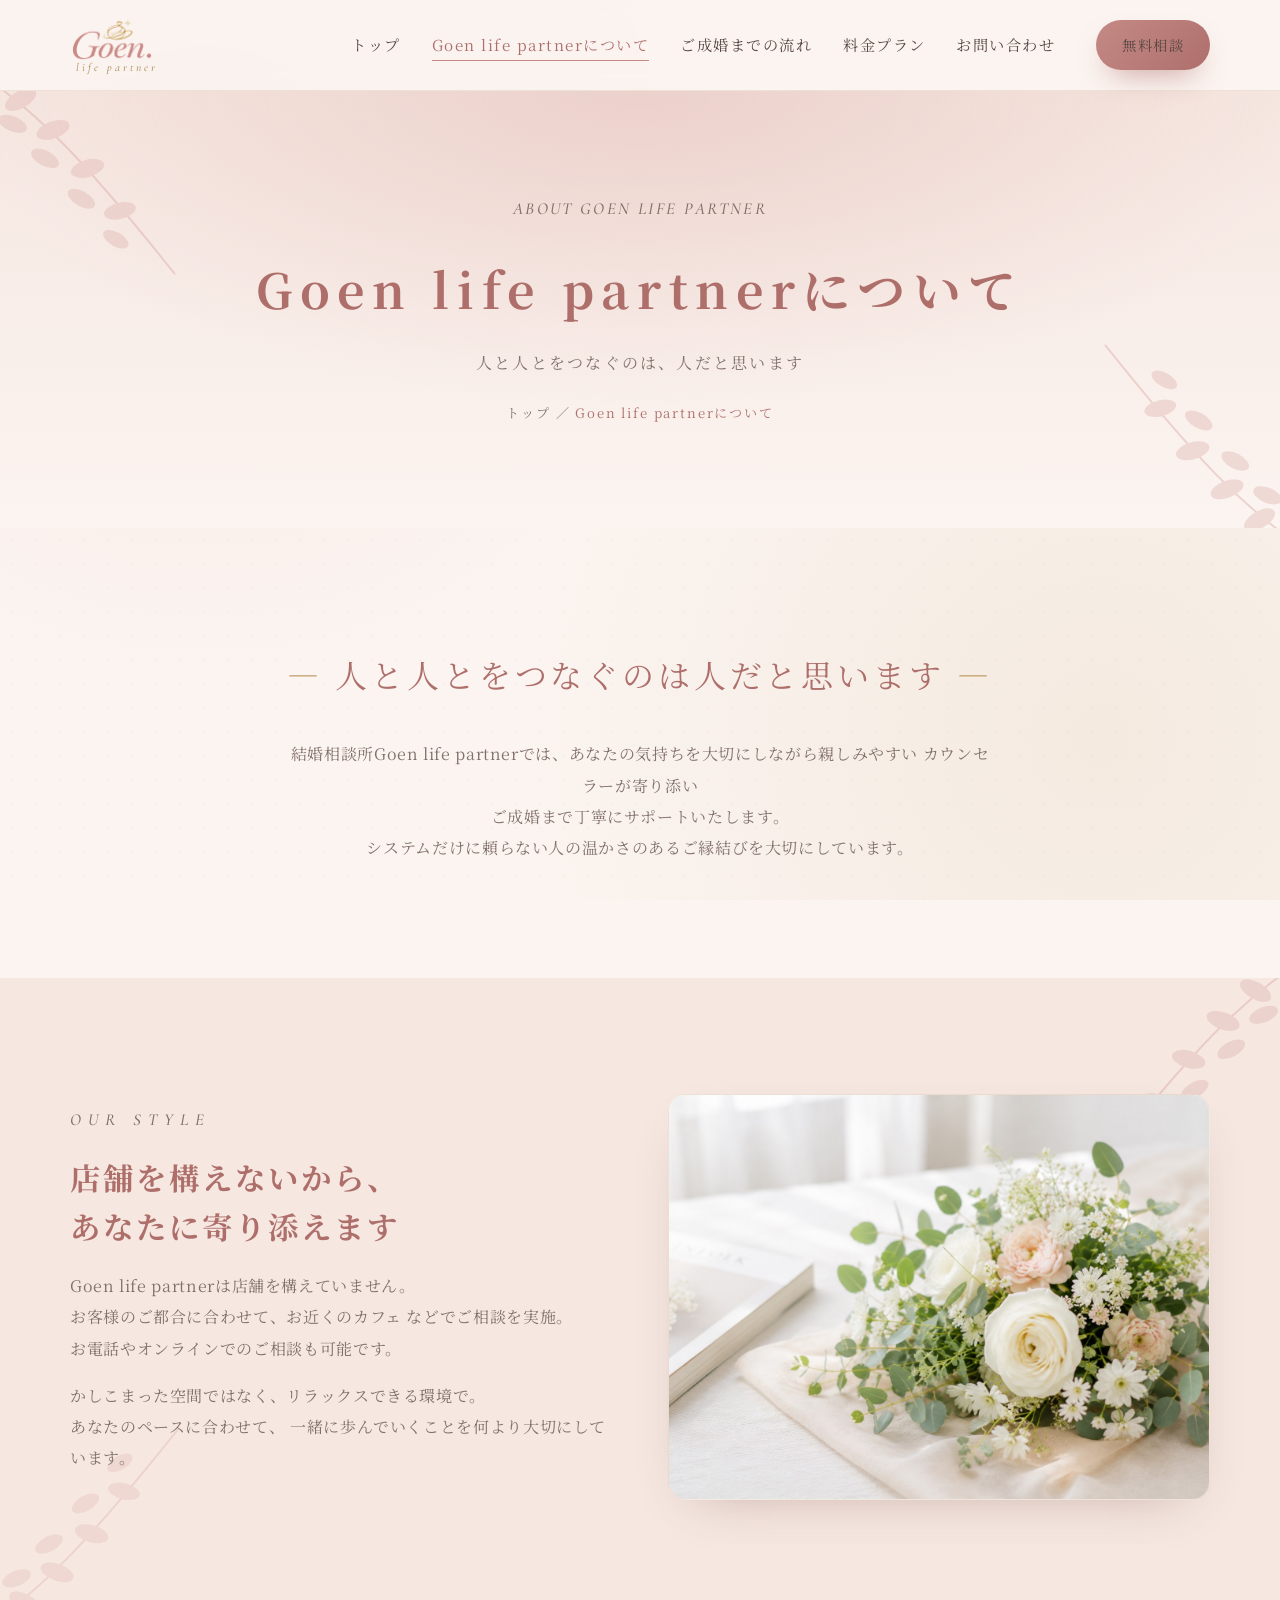
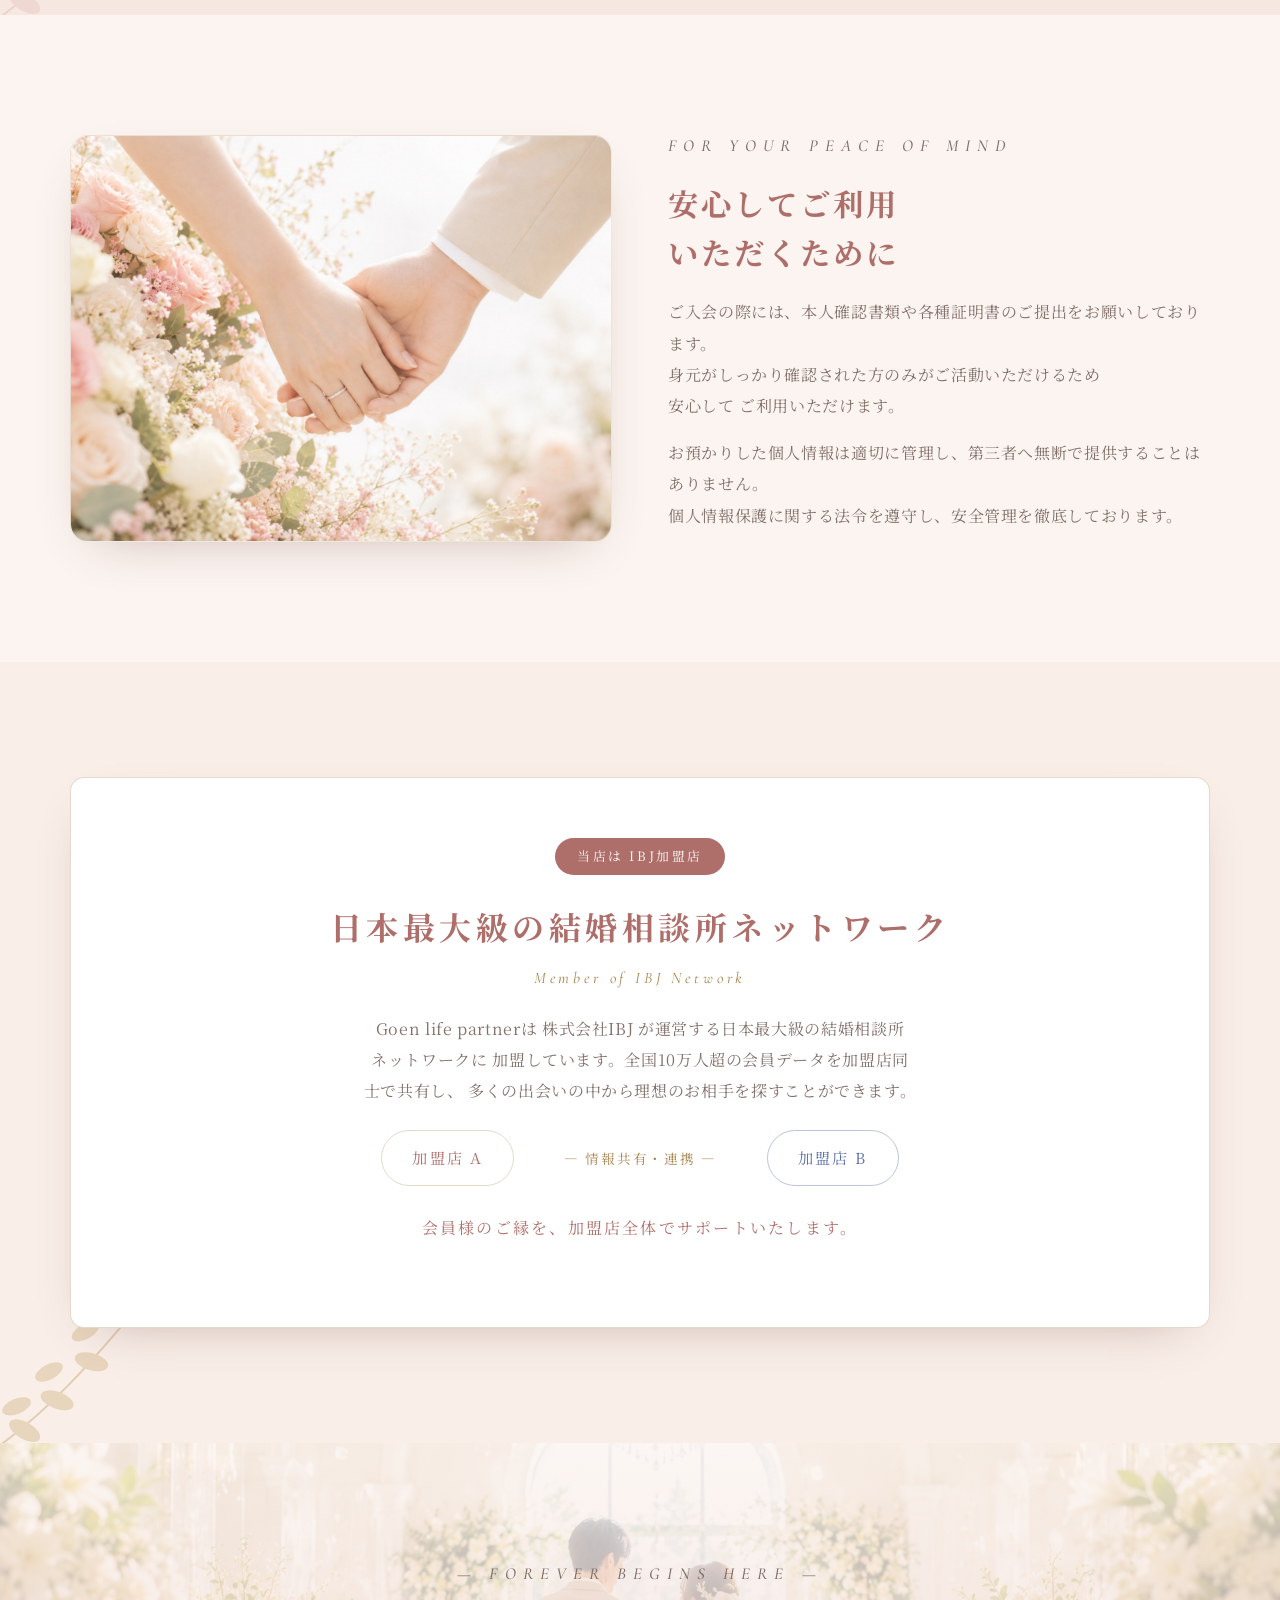
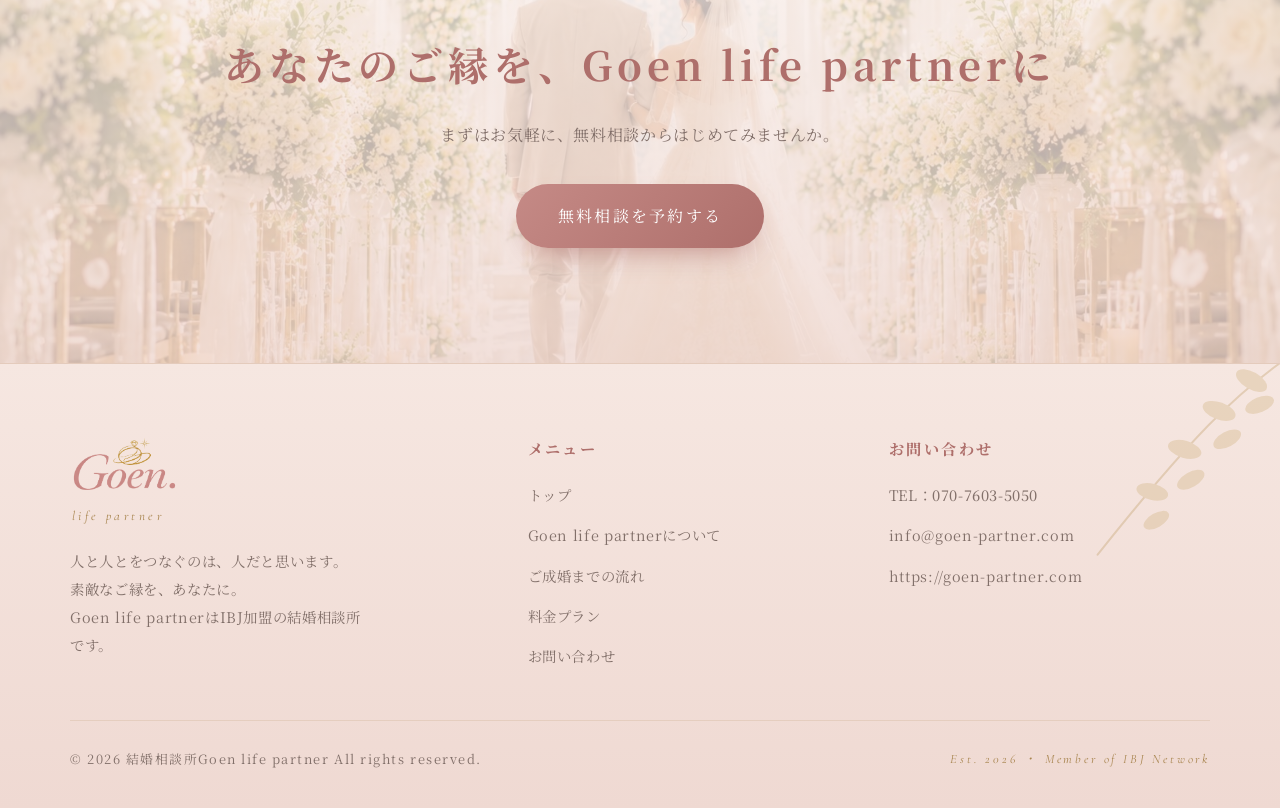
==== commit 48f866e4: "footer: drop 山梨県の from the tagline Revert the footer tagline to "IBJ加盟の結婚相談所です。" per request. The ho" ====
--- a/about.html
+++ b/about.html
@@ -8,7 +8,7 @@
 <link rel="preconnect" href="https://fonts.googleapis.com">
 <link rel="preconnect" href="https://fonts.gstatic.com" crossorigin>
 <link href="https://fonts.googleapis.com/css2?family=Cormorant+Garamond:ital,wght@0,500;0,600;1,500;1,600&family=Noto+Serif+JP:wght@400;500;600;700&display=swap" rel="stylesheet">
-<link rel="stylesheet" href="assets/css/style.css?v=20260619c">
+<link rel="stylesheet" href="assets/css/style.css?v=20260619d">
 </head>
 <body>
 
@@ -137,7 +137,7 @@
         <img class="brand__logo" src="assets/images/logo.png?v=2" alt="結婚相談所Goen life partner" onerror="this.classList.add('is-missing')">
         <span class="brand__sub">life&nbsp;partner</span>
         <span class="brand__lockup"><span class="brand__name">Goen.</span></span>
-        <p>人と人とをつなぐのは、人だと思います。<br>素敵なご縁を、あなたに。<br>Goen life partnerは山梨県のIBJ加盟結婚相談所です。</p>
+        <p>人と人とをつなぐのは、人だと思います。<br>素敵なご縁を、あなたに。<br>Goen life partnerはIBJ加盟の結婚相談所です。</p>
       </div>
       <div>
         <h4>メニュー</h4>
@@ -165,6 +165,6 @@
   </div>
 </footer>
 
-<script src="assets/js/main.js?v=20260619c"></script>
+<script src="assets/js/main.js?v=20260619d"></script>
 </body>
 </html>
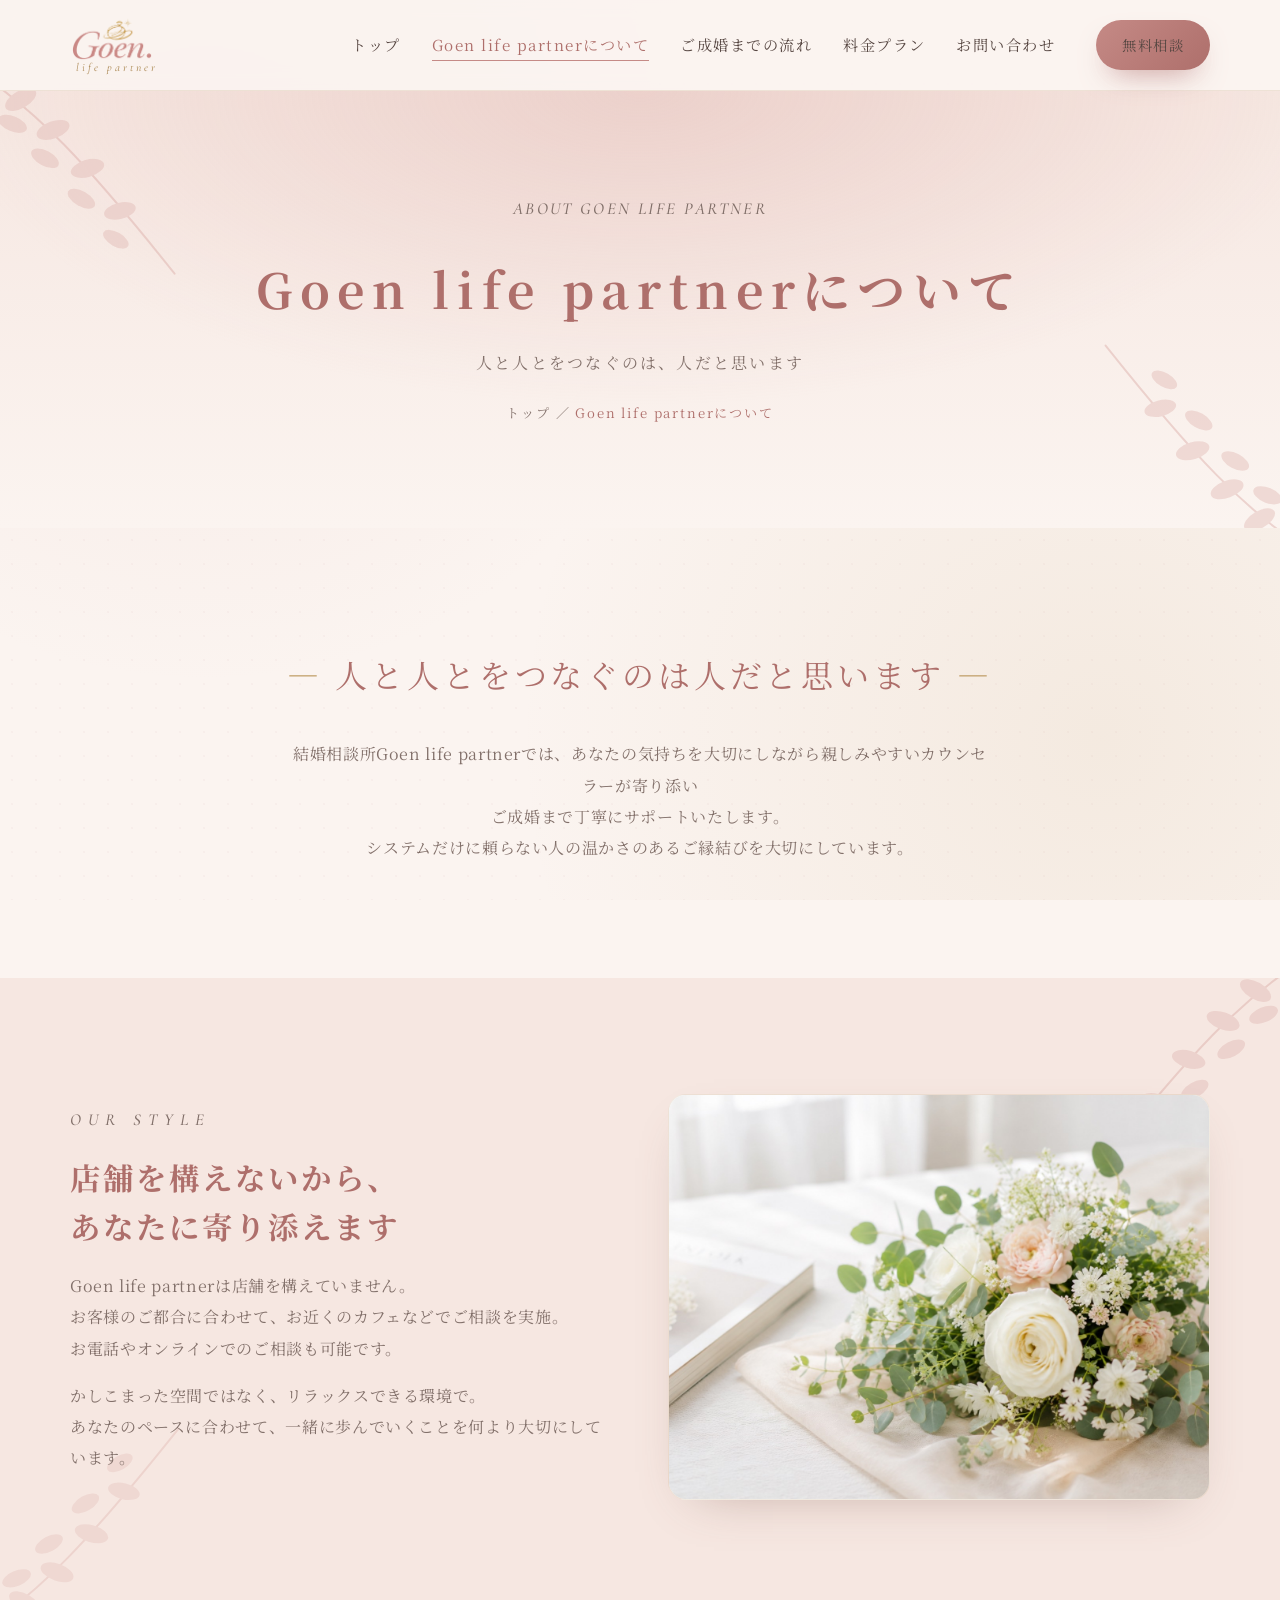
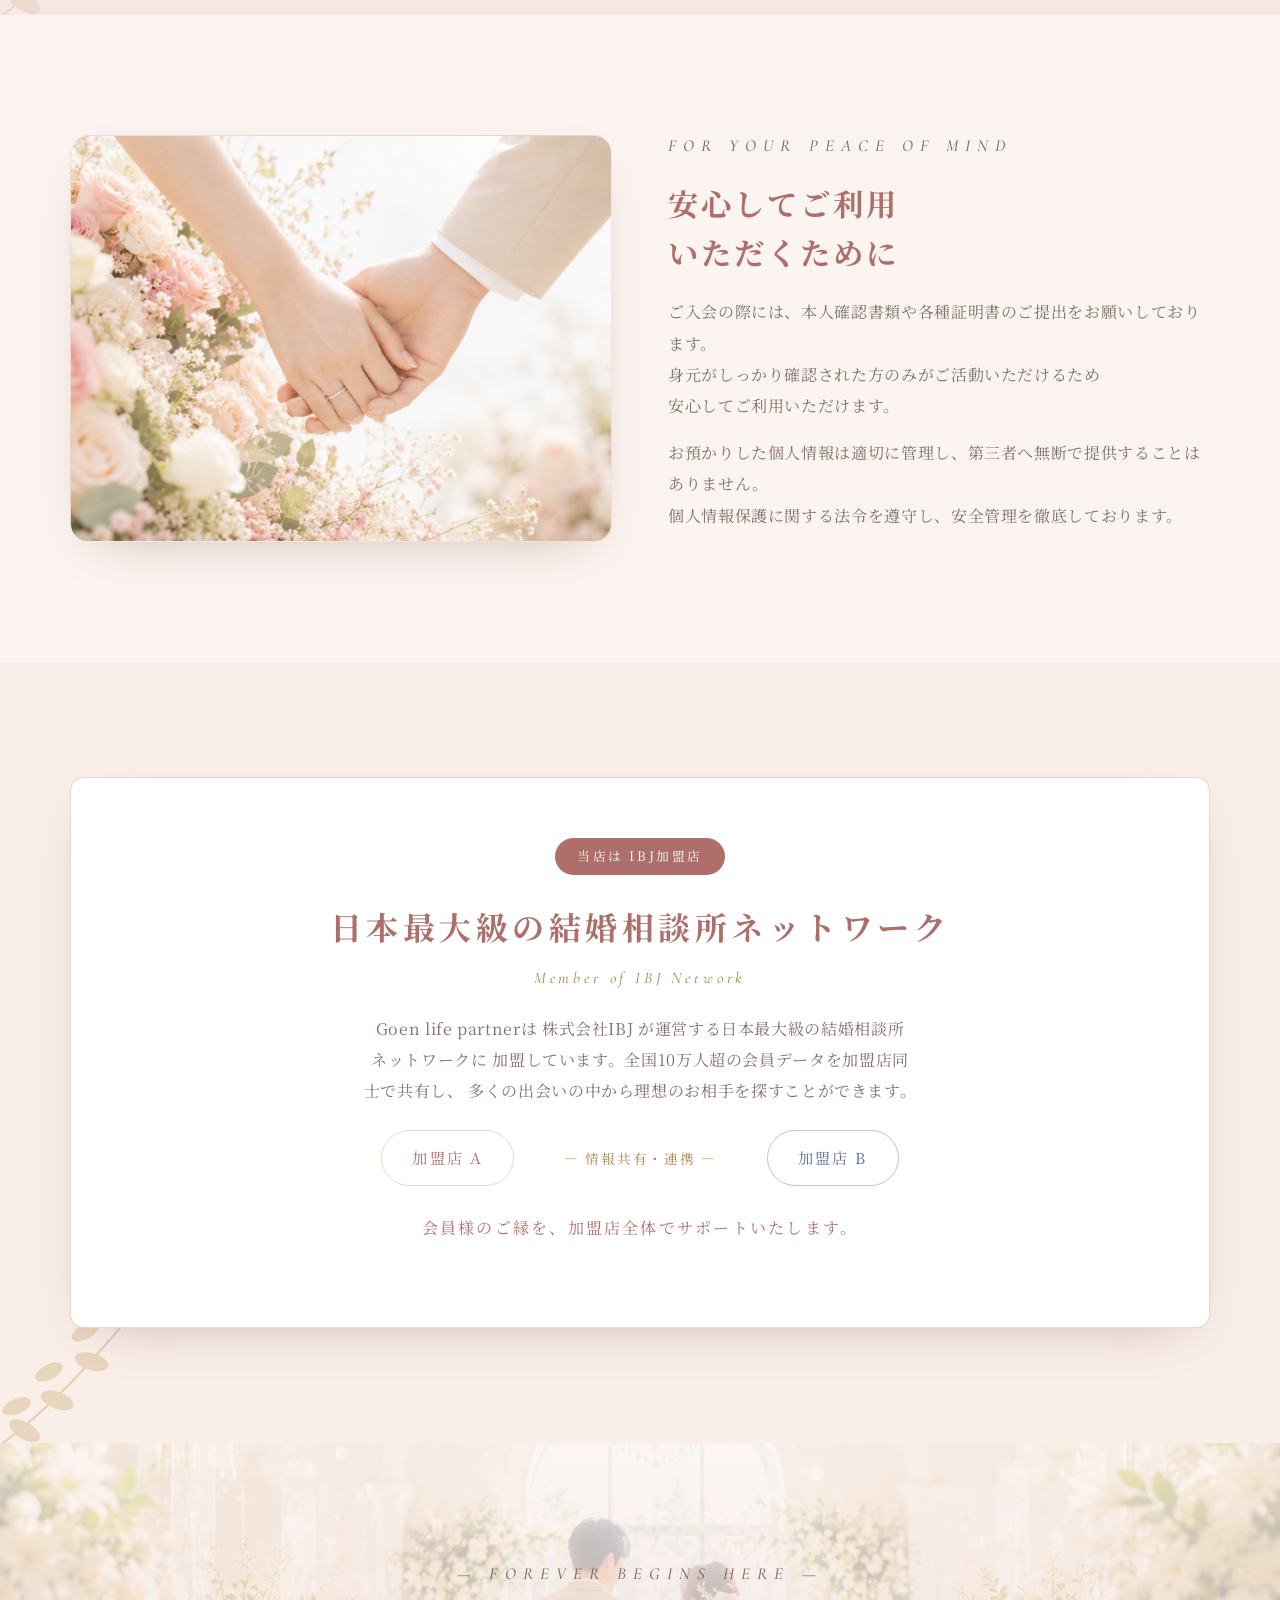
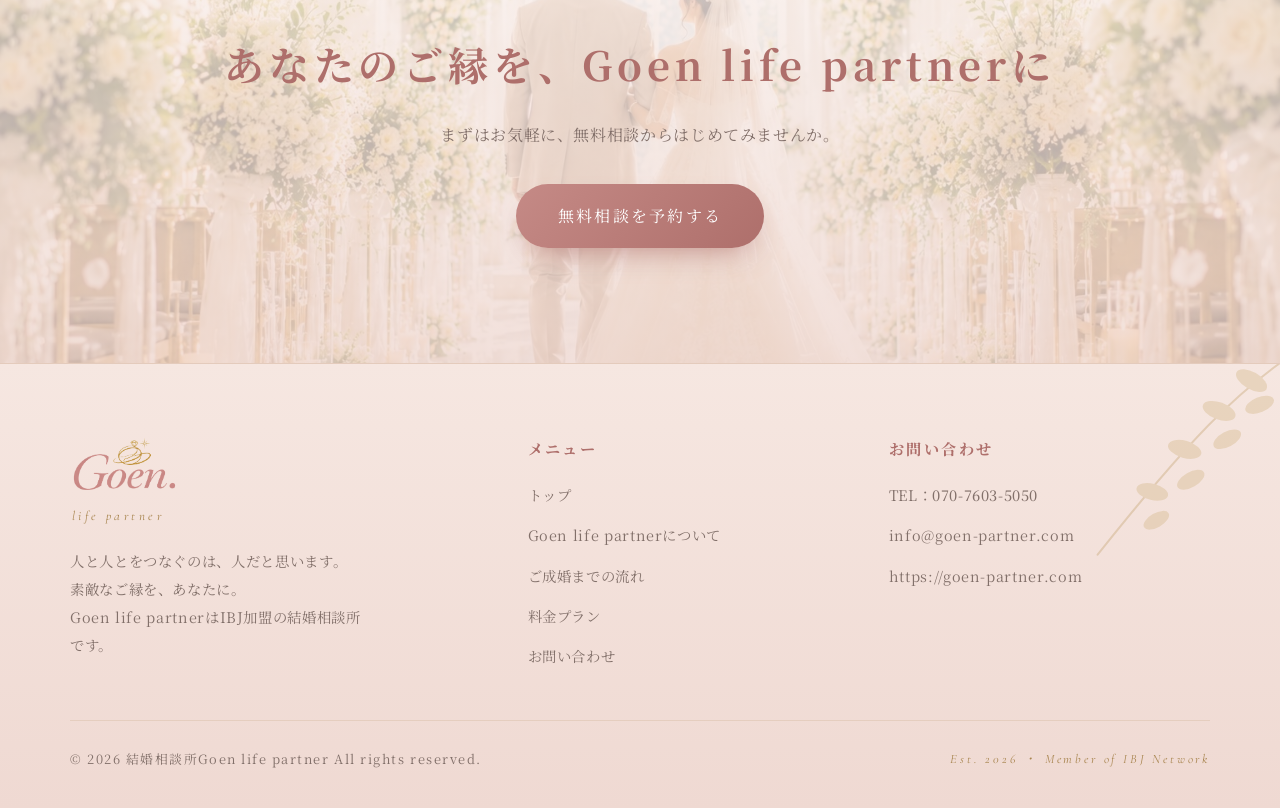
==== commit 4acdbb8a: "typography: clean up mobile wrapping across pages Designer-tuned paragraphs (those with inline text-" ====
--- a/about.html
+++ b/about.html
@@ -8,7 +8,7 @@
 <link rel="preconnect" href="https://fonts.googleapis.com">
 <link rel="preconnect" href="https://fonts.gstatic.com" crossorigin>
 <link href="https://fonts.googleapis.com/css2?family=Cormorant+Garamond:ital,wght@0,500;0,600;1,500;1,600&family=Noto+Serif+JP:wght@400;500;600;700&display=swap" rel="stylesheet">
-<link rel="stylesheet" href="assets/css/style.css?v=20260619d">
+<link rel="stylesheet" href="assets/css/style.css?v=20260619e">
 </head>
 <body>
 
@@ -57,7 +57,7 @@
 <section class="section">
   <div class="container reveal">
     <p class="quote">人と人とをつなぐのは人だと思います</p>
-    <p style="max-width:720px;margin:34px auto 0;text-align:center;color:var(--ink-soft);text-wrap:initial;">結婚相談所Goen life partnerでは、あなたの気持ちを大切にしながら親しみやすい カウンセラーが寄り添い<br>ご成婚まで丁寧にサポートいたします。<br>システムだけに頼らない人の温かさのあるご縁結びを大切にしています。</p>
+    <p style="max-width:720px;margin:34px auto 0;text-align:center;color:var(--ink-soft);text-wrap:initial;">結婚相談所Goen life partnerでは、あなたの気持ちを大切にしながら親しみやすいカウンセラーが寄り添い<br>ご成婚まで丁寧にサポートいたします。<br>システムだけに頼らない人の温かさのあるご縁結びを大切にしています。</p>
   </div>
 </section>
 
@@ -67,8 +67,8 @@
       <div class="about-text">
         <p class="eyebrow">Our Style</p>
         <h3>店舗を構えないから、<br class="opt">あなたに寄り添えます</h3>
-        <p style="text-wrap:initial;">Goen life partnerは店舗を構えていません。<br>お客様のご都合に合わせて、お近くのカフェ などでご相談を実施。<br>お電話やオンラインでのご相談も可能です。</p>
-        <p style="text-wrap:initial;">かしこまった空間ではなく、リラックスできる環境で。<br>あなたのペースに合わせて、 一緒に歩んでいくことを何より大切にしています。</p>
+        <p style="text-wrap:initial;">Goen life partnerは店舗を構えていません。<br>お客様のご都合に合わせて、お近くのカフェなどでご相談を実施。<br>お電話やオンラインでのご相談も可能です。</p>
+        <p style="text-wrap:initial;">かしこまった空間ではなく、リラックスできる環境で。<br>あなたのペースに合わせて、一緒に歩んでいくことを何より大切にしています。</p>
       </div>
       <div class="about-figure">
         <img src="assets/images/about-1.jpg" alt="カフェでの相談風景"
@@ -84,8 +84,8 @@
       <div class="about-text">
         <p class="eyebrow">For Your Peace of Mind</p>
         <h3>安心してご利用<br class="opt">いただくために</h3>
-        <p style="text-wrap:initial;">ご入会の際には、本人確認書類や各種証明書のご提出をお願いしております。<br>身元がしっかり確認された方のみがご活動いただけるため<br>安心して ご利用いただけます。</p>
-        <p style="text-wrap:initial;">お預かりした個人情報は適切に管理し、第三者へ無断で提供することは ありません。<br>個人情報保護に関する法令を遵守し、安全管理を徹底しております。</p>
+        <p style="text-wrap:initial;">ご入会の際には、本人確認書類や各種証明書のご提出をお願いしております。<br>身元がしっかり確認された方のみがご活動いただけるため<br>安心してご利用いただけます。</p>
+        <p style="text-wrap:initial;">お預かりした個人情報は適切に管理し、第三者へ無断で提供することはありません。<br>個人情報保護に関する法令を遵守し、安全管理を徹底しております。</p>
       </div>
       <div class="about-figure">
         <img src="assets/images/about-2.jpg" alt="安心のサポート体制"
@@ -165,6 +165,6 @@
   </div>
 </footer>
 
-<script src="assets/js/main.js?v=20260619d"></script>
+<script src="assets/js/main.js?v=20260619e"></script>
 </body>
 </html>
--- a/assets/css/style.css
+++ b/assets/css/style.css
@@ -664,6 +664,17 @@
   /* intro message: hard breaks collapse on mobile, so wrap naturally */
   .intro-msg { text-wrap: pretty; line-height: 1.95; text-align: center; }
 
+  /* paragraphs that opt out of wrapping on desktop: re-enable natural
+     wrapping on mobile and collapse their hard breaks so iPhone widths
+     don't show awkward mid-sentence line breaks */
+  p[style*="text-wrap:initial"] {
+    text-wrap: pretty !important;
+    line-break: strict;
+    word-break: normal;
+    overflow-wrap: normal;
+  }
+  p[style*="text-wrap:initial"] br { display: none; }
+
   /* keep short / centered display text centered */
   .quote, .heading__sub, .hero__keywords,
   .cta-band p, .crumbs { text-align: center; }
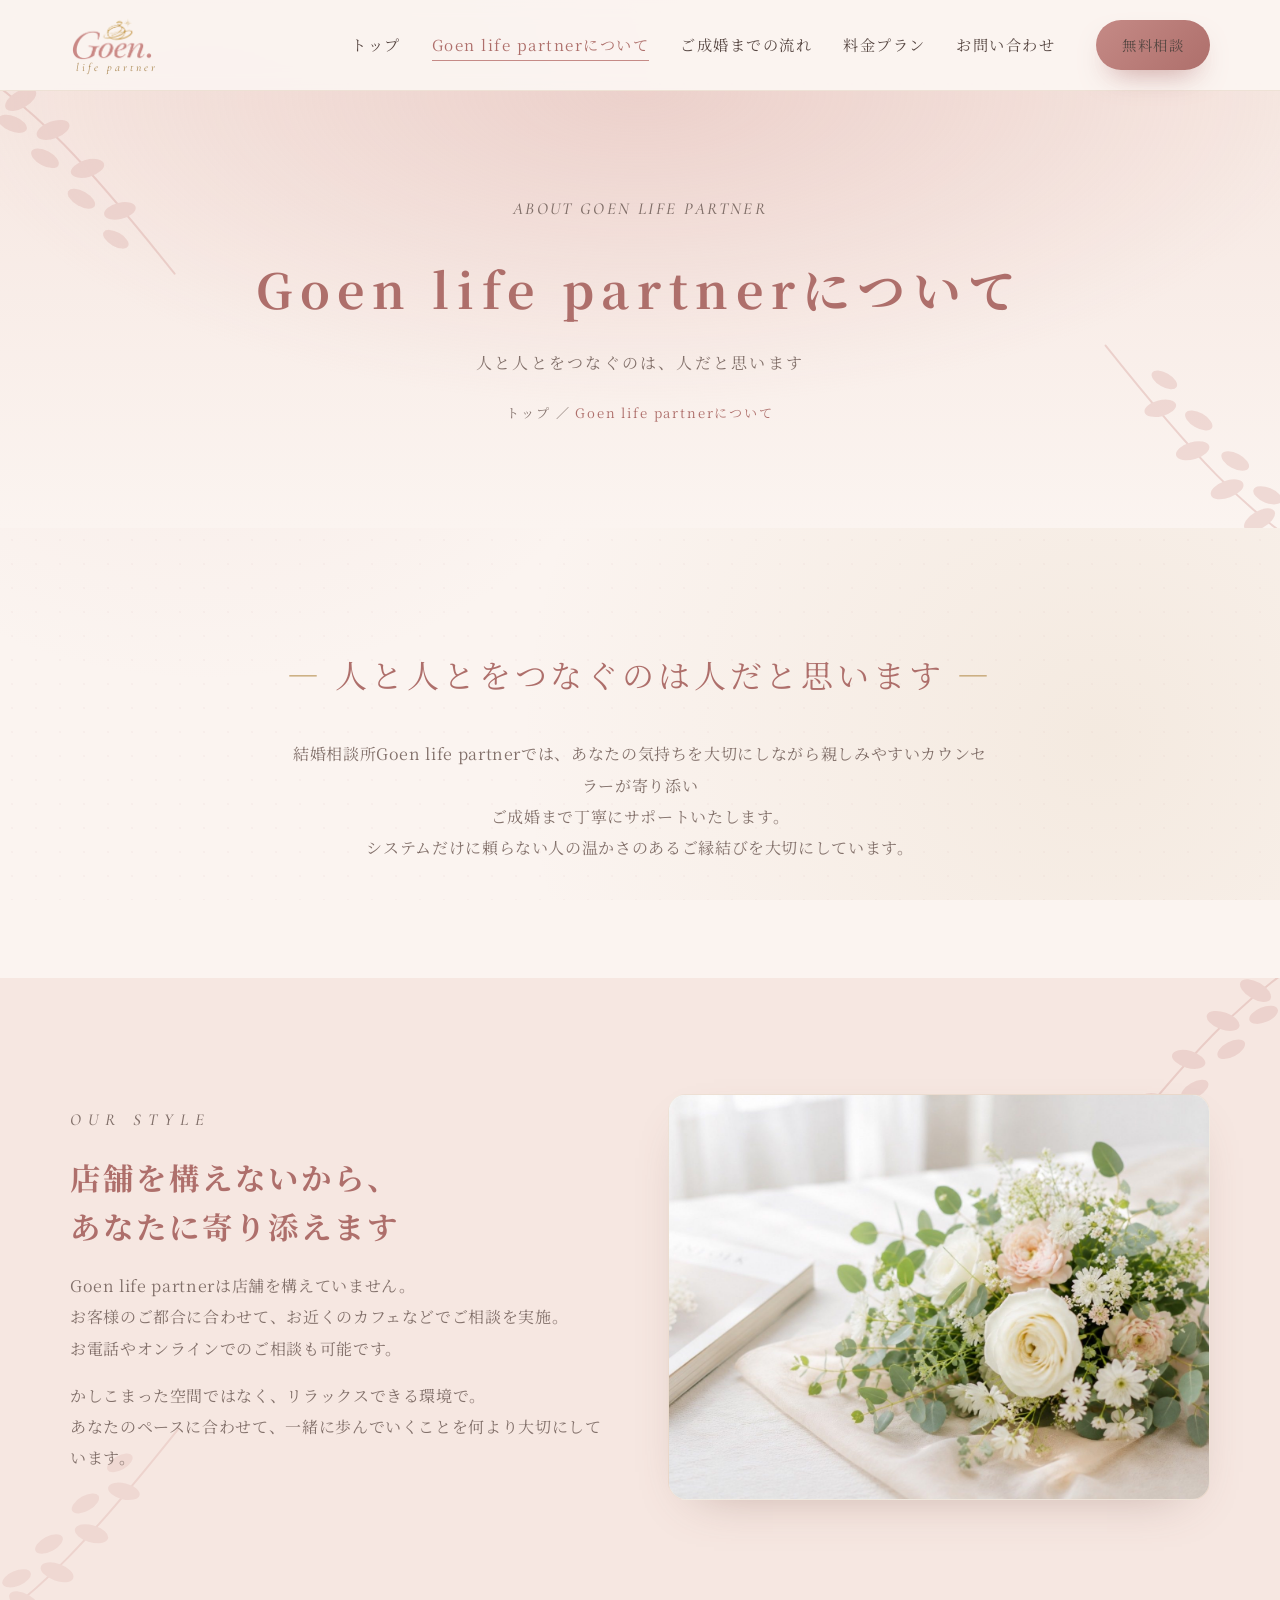
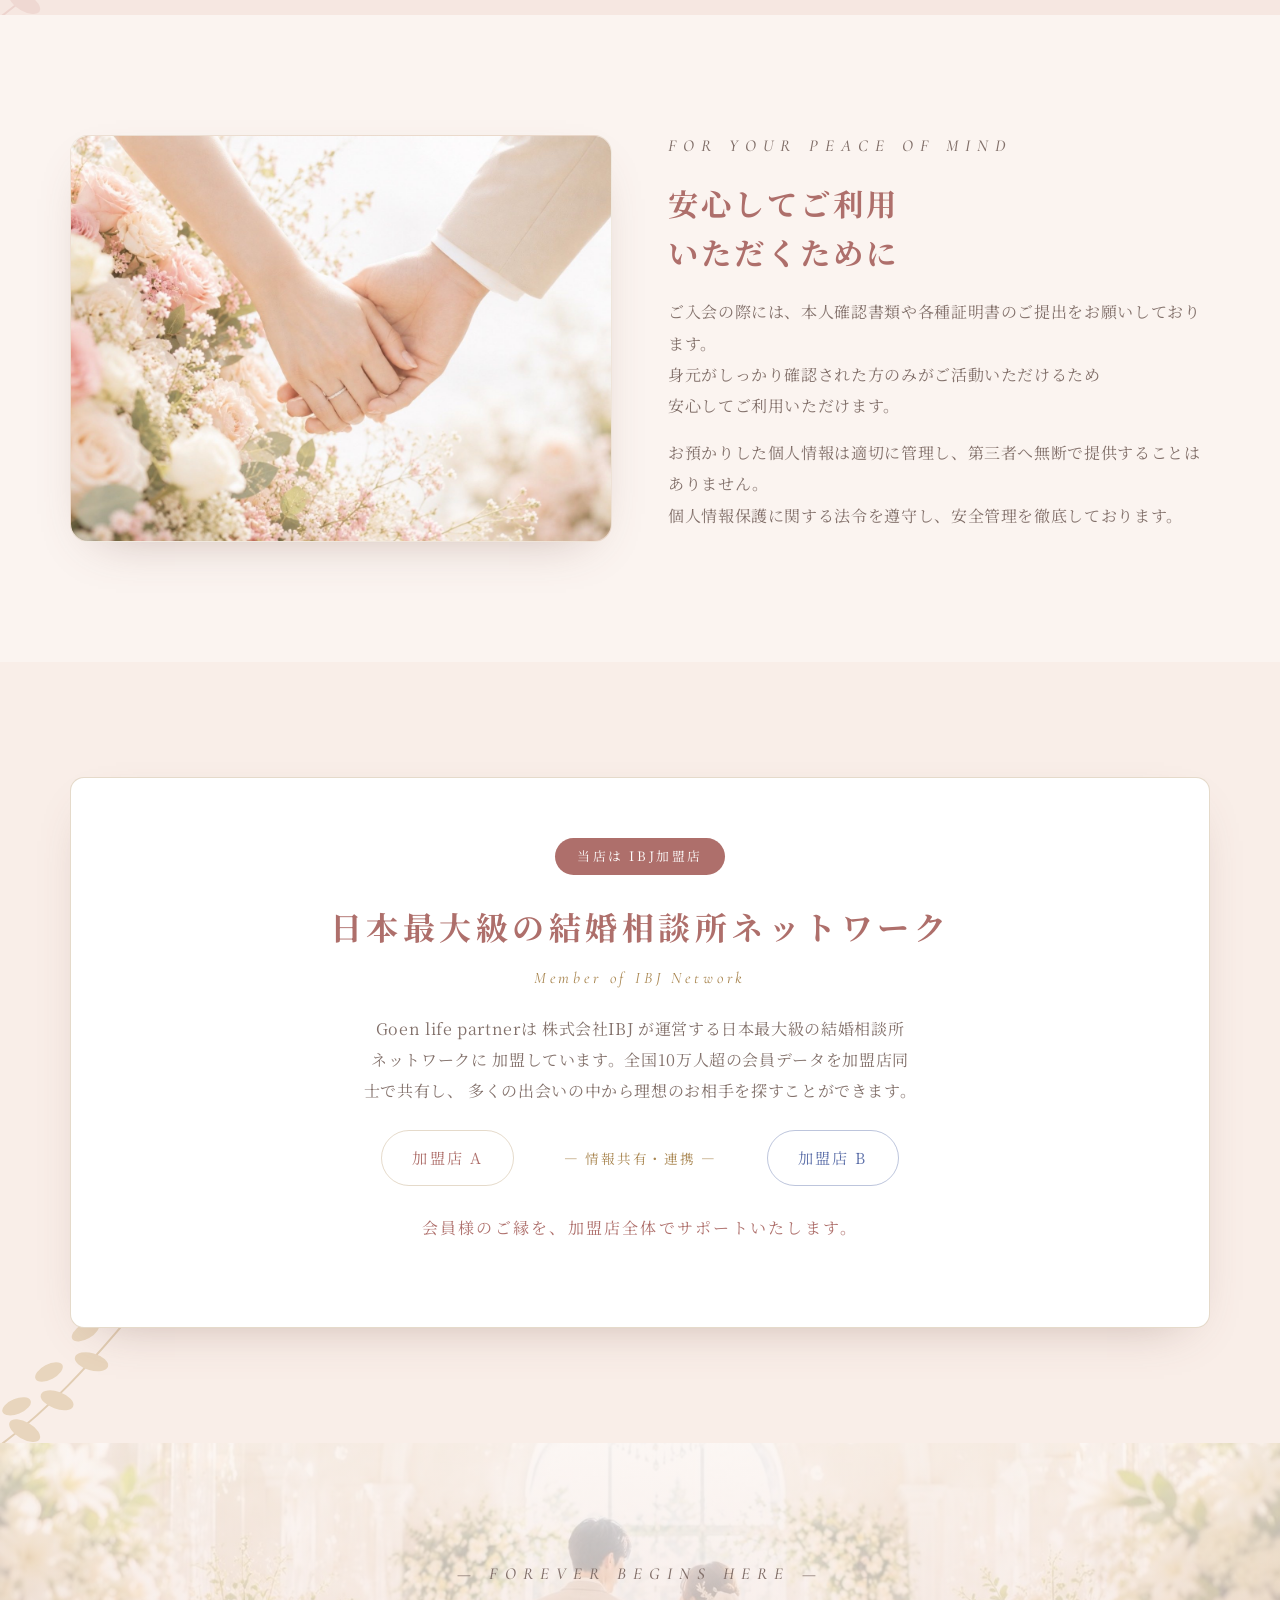
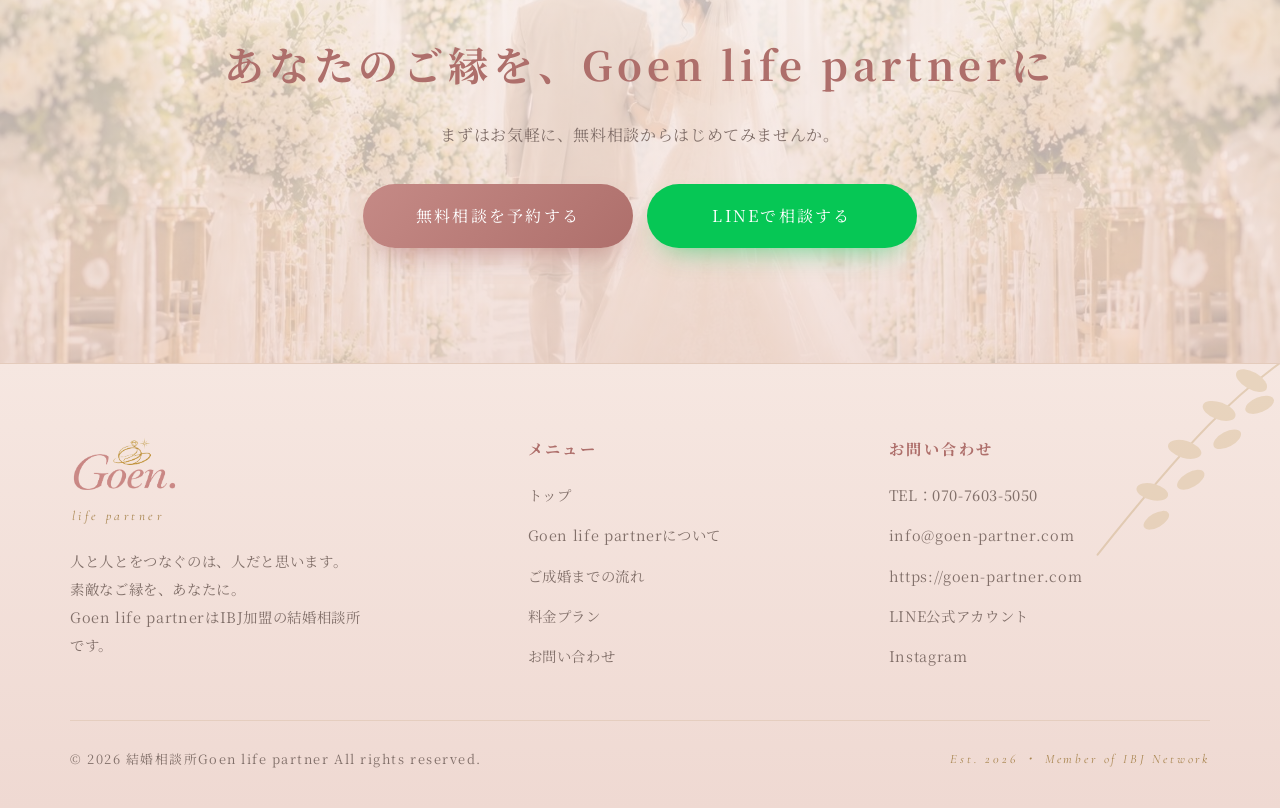
==== commit 5affdc8a: "SEO and conversion basics: share cards, icons, LINE/phone links Search and sharing - Every page: can" ====
--- a/about.html
+++ b/about.html
@@ -3,12 +3,27 @@
 <head>
 <meta charset="UTF-8">
 <meta name="viewport" content="width=device-width, initial-scale=1">
-<title>Goen life partnerについて ｜ 結婚相談所Goen life partner</title>
-<meta name="description" content="結婚相談所Goen life partnerの想いと、IBJ加盟店としての安心のネットワーク、個人情報保護への取り組みについてご紹介します。">
+<title>Goen life partnerについて ｜ 山梨の結婚相談所 Goen life partner</title>
+<meta name="description" content="山梨県を中心に活動する結婚相談所Goen life partnerの想いと、IBJ加盟店としての安心のネットワーク、個人情報保護への取り組みについてご紹介します。">
+<link rel="canonical" href="https://goen-partner.com/about.html">
+<meta property="og:type" content="website">
+<meta property="og:site_name" content="結婚相談所Goen life partner">
+<meta property="og:title" content="Goen life partnerについて ｜ 山梨の結婚相談所 Goen life partner">
+<meta property="og:description" content="山梨県を中心に活動する結婚相談所Goen life partnerの想いと、IBJ加盟店としての安心のネットワーク、個人情報保護への取り組みについてご紹介します。">
+<meta property="og:url" content="https://goen-partner.com/about.html">
+<meta property="og:image" content="https://goen-partner.com/assets/images/og-image.jpg">
+<meta property="og:image:width" content="1200">
+<meta property="og:image:height" content="630">
+<meta property="og:locale" content="ja_JP">
+<meta name="twitter:card" content="summary_large_image">
+<link rel="icon" href="/favicon.ico" sizes="any">
+<link rel="icon" type="image/png" href="/assets/images/icon-192.png" sizes="192x192">
+<link rel="apple-touch-icon" href="/apple-touch-icon.png">
+<meta name="theme-color" content="#FBF4F0">
 <link rel="preconnect" href="https://fonts.googleapis.com">
 <link rel="preconnect" href="https://fonts.gstatic.com" crossorigin>
 <link href="https://fonts.googleapis.com/css2?family=Cormorant+Garamond:ital,wght@0,500;0,600;1,500;1,600&family=Noto+Serif+JP:wght@400;500;600;700&display=swap" rel="stylesheet">
-<link rel="stylesheet" href="assets/css/style.css?v=20260619e">
+<link rel="stylesheet" href="assets/css/style.css?v=20261104b">
 </head>
 <body>
 
@@ -124,7 +139,10 @@
     <p class="eyebrow">— Forever Begins Here —</p>
     <h2 style="margin-top:20px;">あなたのご縁を、Goen life partnerに</h2>
     <p>まずはお気軽に、無料相談からはじめてみませんか。</p>
-    <a href="contact.html" class="btn btn--primary">無料相談を予約する</a>
+    <div class="cta-actions">
+      <a href="contact.html" class="btn btn--primary">無料相談を予約する</a>
+      <a href="https://lin.ee/8XeSknH" class="btn btn--line" target="_blank" rel="noopener">LINEで相談する</a>
+    </div>
   </div>
 </section>
 
@@ -152,9 +170,11 @@
       <div>
         <h4>お問い合わせ</h4>
         <ul>
-          <li>TEL：<span class="tel">070-7603-5050</span></li>
+          <li>TEL：<a class="tel" href="tel:07076035050">070-7603-5050</a></li>
           <li><a href="mailto:info@goen-partner.com">info@goen-partner.com</a></li>
           <li><a href="https://goen-partner.com">https://goen-partner.com</a></li>
+          <li><a href="https://lin.ee/8XeSknH" target="_blank" rel="noopener">LINE公式アカウント</a></li>
+          <li><a href="https://www.instagram.com/goen.pertner/" target="_blank" rel="noopener">Instagram</a></li>
         </ul>
       </div>
     </div>
@@ -165,6 +185,6 @@
   </div>
 </footer>
 
-<script src="assets/js/main.js?v=20260619e"></script>
+<script src="assets/js/main.js?v=20261104b"></script>
 </body>
 </html>
--- a/assets/css/style.css
+++ b/assets/css/style.css
@@ -60,6 +60,10 @@
 .center { text-align: center; }
 .reveal { opacity: 0; transform: translateY(28px); transition: opacity .9s ease, transform .9s ease; }
 .reveal.is-visible { opacity: 1; transform: none; }
+/* is-visible は main.js が付けるので、JavaScript が無効なら最初から表示する */
+@media (scripting: none) {
+  .reveal { opacity: 1; transform: none; transition: none; }
+}
 
 /* English eyebrow label */
 .eyebrow {
@@ -117,6 +121,10 @@
   border: 1px solid var(--gold); color: var(--gold-dark); background: transparent;
 }
 .btn--ghost:hover { background: var(--gold); color: var(--white); transform: translateY(-3px); }
+.btn--line { background: #06C755; color: var(--white); box-shadow: 0 14px 30px -16px rgba(6, 199, 85, .7); }
+.btn--line:hover { background: #05B34C; transform: translateY(-3px); }
+.btn--insta { border: 1px solid var(--rose); color: var(--rose-dark); background: var(--white); }
+.btn--insta:hover { background: var(--blush); transform: translateY(-3px); }
 
 /* ---------- Header / Nav ---------- */
 .header {
@@ -379,6 +387,8 @@
 }
 .cta-band h2 { font-size: clamp(1.6rem, 4.4vw, 2.5rem); color: var(--rose-dark); letter-spacing: .12em; margin-bottom: 16px; }
 .cta-band p { color: var(--ink-soft); margin-bottom: 34px; }
+.cta-actions { display: flex; flex-wrap: wrap; gap: 14px; justify-content: center; }
+.cta-actions .btn { min-width: 270px; justify-content: center; }
 
 /* ---------- Contact ---------- */
 .contact-grid { display: grid; grid-template-columns: .9fr 1.1fr; gap: 50px; align-items: start; }
@@ -423,6 +433,14 @@
 @media (max-width: 380px) {
   .qr-row { max-width: 220px; }
 }
+.sns-buttons { display: flex; flex-wrap: wrap; gap: 10px; margin-top: 16px; }
+.sns-buttons .btn { flex: 1 1 180px; justify-content: center; padding: 13px 18px; font-size: .9rem; letter-spacing: .08em; }
+/* スマホでは自分の画面の QR コードは読み取れないので、ボタンだけを見せる */
+@media (max-width: 600px) {
+  .qr-row, .qr-note { display: none; }
+  /* URL・メールアドレスが途中（ハイフンの位置など）で改行されないよう、少し小さくして1行に収める */
+  .contact-line span b { font-size: 1rem; white-space: nowrap; }
+}
 
 /* Readable phone / contact-number style — 明朝体 */
 .contact-line span b,
@@ -455,8 +473,15 @@
 .form .error-msg { color: #b5564f; font-size: .82rem; min-height: 1.1em; letter-spacing: .04em; }
 .form__consent { display: flex; gap: 12px; align-items: flex-start; font-size: .88rem; color: var(--ink-soft); margin-bottom: 26px; }
 .form__consent input { width: auto; margin-top: 6px; }
+/* honeypot: 人間には見えない・触れない欄（bot 判定用、contact.php 参照） */
+.form__hp { position: absolute; left: -10000px; top: auto; width: 1px; height: 1px; overflow: hidden; }
 .form__submit { width: 100%; justify-content: center; }
 .form__note { font-size: .82rem; color: var(--ink-soft); text-align: center; margin-top: 16px; }
+.form__notice {
+  margin: 0 0 24px; padding: 12px 16px; border-radius: 10px;
+  background: var(--blush); color: var(--rose-dark);
+  font-size: .88rem; letter-spacing: .04em; text-align: center;
+}
 .form-status {
   display: none; border-radius: 10px; padding: 16px 20px; margin-bottom: 22px;
   font-size: .92rem; letter-spacing: .04em;
